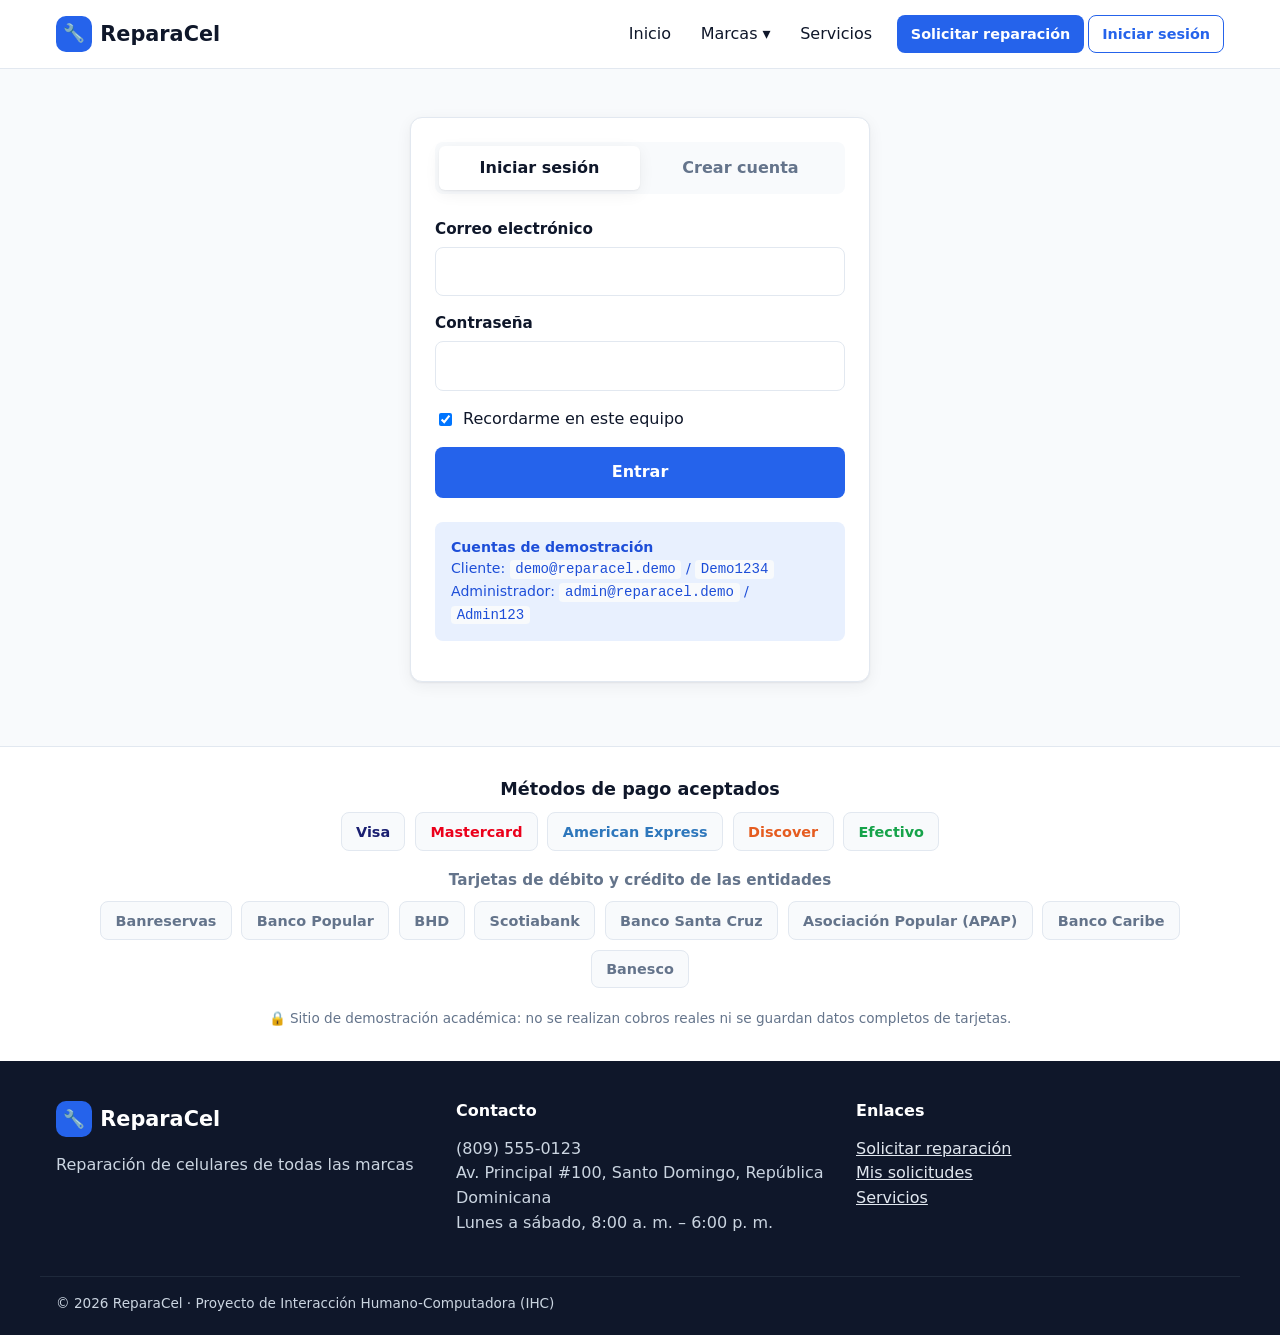
==== admin.html @ d5a0b32a "Proyecto inicial: sitio de solicitudes de reparación de celulares - Catálogo JSON con 36 marcas y 1," ====
<!doctype html>
<html lang="es">
<head>
  <meta charset="utf-8">
  <meta name="viewport" content="width=device-width, initial-scale=1">
  <title>Administración – ReparaCel</title>
  <link rel="stylesheet" href="css/estilos.css">
  <script type="module" src="js/paginas/admin.js"></script>
</head>
<body>
  <header id="encabezado"></header>

  <main class="contenedor">
    <div class="pagina-titulo">
      <h1>Panel de administración</h1>
      <p>Todas las órdenes recibidas. Cambia el estado para que el cliente lo vea en “Mis solicitudes”.</p>
    </div>

    <div class="estadisticas" id="estadisticas"></div>

    <div class="filtros">
      <label class="solo-lectores" for="buscar">Buscar</label>
      <input class="campo" type="search" id="buscar" placeholder="Buscar por orden, cliente o equipo">
      <label class="solo-lectores" for="filtro-estado">Filtrar por estado</label>
      <select class="campo" id="filtro-estado">
        <option value="">Todos los estados</option>
      </select>
    </div>

    <div class="tarjeta tabla-envoltura" style="padding:0">
      <table class="tabla">
        <thead>
          <tr><th>Orden</th><th>Cliente</th><th>Equipo</th><th>Entrega</th><th>Pago</th><th class="numero">Total</th><th>Estado</th><th></th></tr>
        </thead>
        <tbody id="tabla-ordenes"></tbody>
      </table>
    </div>
  </main>

  <footer id="pie"></footer>
</body>
</html>
---- css/estilos.css ----
/* Estilo base provisional. Cuando tengamos el diseño definitivo, se cambian
   principalmente las variables de :root y los componentes visuales. */

:root {
  --color-primario: #2563eb;
  --color-primario-oscuro: #1d4ed8;
  --color-primario-suave: #e8f0fe;
  --color-acento: #f97316;
  --color-texto: #0f172a;
  --color-texto-suave: #64748b;
  --color-fondo: #f8fafc;
  --color-superficie: #ffffff;
  --color-borde: #e2e8f0;
  --color-exito: #16a34a;
  --color-exito-suave: #dcfce7;
  --color-error: #dc2626;
  --color-error-suave: #fee2e2;
  --color-aviso: #ca8a04;
  --color-aviso-suave: #fef9c3;
  --radio: 12px;
  --radio-chico: 8px;
  --sombra: 0 1px 2px rgb(15 23 42 / 0.06), 0 4px 16px rgb(15 23 42 / 0.06);
  --sombra-alta: 0 12px 40px rgb(15 23 42 / 0.16);
  --fuente: "Inter", system-ui, -apple-system, "Segoe UI", Roboto, sans-serif;
  --ancho-max: 1200px;
}

*,
*::before,
*::after {
  box-sizing: border-box;
}

html {
  scroll-behavior: smooth;
}

body {
  margin: 0;
  font-family: var(--fuente);
  color: var(--color-texto);
  background: var(--color-fondo);
  line-height: 1.55;
  display: flex;
  flex-direction: column;
  min-height: 100vh;
}

main {
  flex: 1;
}

img {
  max-width: 100%;
}

a {
  color: var(--color-primario);
}

h1,
h2,
h3,
h4 {
  line-height: 1.2;
  margin: 0 0 0.5em;
}

.contenedor {
  width: 100%;
  max-width: var(--ancho-max);
  margin: 0 auto;
  padding: 0 16px;
}

.oculto {
  display: none !important;
}

.solo-lectores {
  position: absolute;
  width: 1px;
  height: 1px;
  overflow: hidden;
  clip: rect(0 0 0 0);
  white-space: nowrap;
}

/* ---------- Botones y campos ---------- */

.boton {
  display: inline-flex;
  align-items: center;
  justify-content: center;
  gap: 0.5em;
  padding: 0.75em 1.4em;
  border-radius: var(--radio-chico);
  border: 1px solid transparent;
  font: inherit;
  font-weight: 600;
  text-decoration: none;
  cursor: pointer;
  transition: background 0.15s, color 0.15s, border-color 0.15s, transform 0.1s;
}

.boton:active {
  transform: translateY(1px);
}

.boton:disabled {
  opacity: 0.55;
  cursor: not-allowed;
}

.boton--primario {
  background: var(--color-primario);
  color: #fff;
}

.boton--primario:hover:not(:disabled) {
  background: var(--color-primario-oscuro);
}

.boton--secundario {
  background: var(--color-superficie);
  color: var(--color-primario);
  border-color: var(--color-primario);
}

.boton--secundario:hover:not(:disabled) {
  background: var(--color-primario-suave);
}

.boton--fantasma {
  background: transparent;
  color: var(--color-texto-suave);
}

.boton--fantasma:hover {
  color: var(--color-texto);
}

.boton--peligro {
  background: var(--color-superficie);
  color: var(--color-error);
  border-color: var(--color-error);
}

.boton--chico {
  padding: 0.45em 0.9em;
  font-size: 0.9rem;
}

.boton--bloque {
  width: 100%;
}

.campo {
  width: 100%;
  padding: 0.7em 0.9em;
  border: 1px solid var(--color-borde);
  border-radius: var(--radio-chico);
  font: inherit;
  background: var(--color-superficie);
  color: var(--color-texto);
  transition: border-color 0.15s, box-shadow 0.15s;
}

.campo:focus {
  outline: none;
  border-color: var(--color-primario);
  box-shadow: 0 0 0 3px var(--color-primario-suave);
}

.campo[aria-invalid="true"] {
  border-color: var(--color-error);
}

textarea.campo {
  resize: vertical;
  min-height: 140px;
}

.grupo {
  display: flex;
  flex-direction: column;
  gap: 0.35em;
  margin-bottom: 1rem;
}

.grupo label,
.etiqueta {
  font-weight: 600;
  font-size: 0.95rem;
}

.grupo .ayuda {
  font-size: 0.85rem;
  color: var(--color-texto-suave);
}

.grupo .error {
  font-size: 0.85rem;
  color: var(--color-error);
  min-height: 1.2em;
}

.fila {
  display: grid;
  grid-template-columns: repeat(auto-fit, minmax(200px, 1fr));
  gap: 0 1rem;
}

.tarjeta {
  background: var(--color-superficie);
  border: 1px solid var(--color-borde);
  border-radius: var(--radio);
  box-shadow: var(--sombra);
  padding: 1.5rem;
}

.insignia {
  display: inline-block;
  padding: 0.2em 0.7em;
  border-radius: 999px;
  font-size: 0.8rem;
  font-weight: 600;
  background: var(--color-primario-suave);
  color: var(--color-primario-oscuro);
}

.insignia--recibida { background: #e0e7ff; color: #3730a3; }
.insignia--diagnostico { background: var(--color-aviso-suave); color: #854d0e; }
.insignia--reparacion { background: #ffedd5; color: #9a3412; }
.insignia--lista { background: var(--color-exito-suave); color: #166534; }
.insignia--entregada { background: #e2e8f0; color: #334155; }
.insignia--cancelada { background: var(--color-error-suave); color: #991b1b; }

.alerta {
  padding: 0.9rem 1rem;
  border-radius: var(--radio-chico);
  background: var(--color-primario-suave);
  color: var(--color-primario-oscuro);
  margin-bottom: 1rem;
}

.alerta--exito { background: var(--color-exito-suave); color: #166534; }
.alerta--error { background: var(--color-error-suave); color: #991b1b; }
.alerta--aviso { background: var(--color-aviso-suave); color: #854d0e; }

/* ---------- Encabezado y navegación ---------- */

#encabezado {
  position: sticky;
  top: 0;
  z-index: 50;
  background: var(--color-superficie);
  border-bottom: 1px solid var(--color-borde);
}

.encabezado__contenido {
  display: flex;
  align-items: center;
  gap: 1rem;
  min-height: 68px;
}

.logo {
  display: inline-flex;
  align-items: center;
  gap: 0.4em;
  font-size: 1.3rem;
  font-weight: 800;
  color: var(--color-texto);
  text-decoration: none;
  margin: 0;
}

.logo__icono {
  display: inline-grid;
  place-items: center;
  width: 36px;
  height: 36px;
  border-radius: 10px;
  background: var(--color-primario);
  font-size: 1.1rem;
}

.nav {
  display: flex;
  align-items: center;
  gap: 0.25rem;
  margin-left: auto;
}

.nav__enlace {
  padding: 0.5em 0.8em;
  border-radius: var(--radio-chico);
  color: var(--color-texto);
  text-decoration: none;
  font: inherit;
  font-weight: 500;
  background: none;
  border: none;
  cursor: pointer;
}

.nav__enlace:hover,
.nav__enlace--activo {
  background: var(--color-primario-suave);
  color: var(--color-primario-oscuro);
}

.nav__cta {
  margin-left: 0.5rem;
}

.nav__hamburguesa {
  display: none;
  margin-left: auto;
  font-size: 1.5rem;
  background: none;
  border: none;
  cursor: pointer;
  color: var(--color-texto);
}

/* Menú desplegable de marcas */
.nav__item--marcas {
  position: static;
}

.mega {
  position: absolute;
  left: 50%;
  top: 100%;
  transform: translateX(-50%);
  width: min(1100px, calc(100vw - 32px));
  background: var(--color-superficie);
  border: 1px solid var(--color-borde);
  border-radius: 0 0 var(--radio) var(--radio);
  box-shadow: var(--sombra-alta);
  padding: 1rem;
  display: none;
}

.nav__item--marcas.abierto .mega {
  display: block;
}

.mega__buscador {
  position: relative;
  margin-bottom: 0.75rem;
}

.mega__resultados {
  list-style: none;
  margin: 0;
  padding: 0;
  position: absolute;
  left: 0;
  right: 0;
  top: 100%;
  background: var(--color-superficie);
  border-radius: var(--radio-chico);
  box-shadow: var(--sombra-alta);
  z-index: 2;
}

.mega__resultados a {
  display: block;
  padding: 0.55em 0.9em;
  text-decoration: none;
  color: var(--color-texto);
}

.mega__resultados a:hover {
  background: var(--color-primario-suave);
}

.mega__resultados small {
  color: var(--color-texto-suave);
}

.mega__sin-resultados {
  padding: 0.7em 0.9em;
}

.mega__cuerpo {
  display: grid;
  grid-template-columns: 220px 1fr;
  gap: 1rem;
  height: min(460px, 60vh);
}

.mega__marcas {
  list-style: none;
  margin: 0;
  padding: 0 0.5rem 0 0;
  overflow-y: auto;
  border-right: 1px solid var(--color-borde);
}

.mega__marcas button {
  display: flex;
  align-items: center;
  gap: 0.6em;
  width: 100%;
  padding: 0.45em 0.7em;
  border: none;
  background: none;
  border-radius: var(--radio-chico);
  font: inherit;
  text-align: left;
  cursor: pointer;
  color: var(--color-texto);
}

.mega__marcas button:hover,
.mega__marcas button.activo {
  background: var(--color-primario-suave);
  color: var(--color-primario-oscuro);
  font-weight: 600;
}

.marca-punto {
  width: 10px;
  height: 10px;
  border-radius: 50%;
  flex-shrink: 0;
  border: 1px solid rgb(0 0 0 / 0.1);
}

.mega__modelos {
  overflow-y: auto;
  padding-right: 0.5rem;
}

.mega__cabecera {
  display: flex;
  justify-content: space-between;
  align-items: baseline;
  margin-bottom: 0.5rem;
  font-size: 1.1rem;
}

.mega__cabecera a {
  font-size: 0.9rem;
}

.mega__series {
  columns: 3 200px;
  column-gap: 1.5rem;
}

.mega__serie {
  break-inside: avoid;
  margin-bottom: 1rem;
}

.mega__serie h4 {
  font-size: 0.8rem;
  text-transform: uppercase;
  letter-spacing: 0.04em;
  color: var(--color-texto-suave);
  margin-bottom: 0.3rem;
}

.mega__serie ul {
  list-style: none;
  margin: 0;
  padding: 0;
}

.mega__serie a {
  display: block;
  padding: 0.15em 0;
  color: var(--color-texto);
  text-decoration: none;
  font-size: 0.92rem;
}

.mega__serie a:hover {
  color: var(--color-primario);
  text-decoration: underline;
}

.mega__vacio {
  color: var(--color-texto-suave);
}

/* Menú de cuenta */
.cuenta {
  position: relative;
  margin-left: 0.5rem;
}

.cuenta__boton {
  display: flex;
  align-items: center;
  gap: 0.5em;
  background: none;
  border: none;
  cursor: pointer;
  font: inherit;
  color: var(--color-texto);
}

.avatar {
  display: inline-grid;
  place-items: center;
  width: 34px;
  height: 34px;
  border-radius: 50%;
  background: var(--color-primario);
  color: #fff;
  font-size: 0.85rem;
  font-weight: 700;
}

.cuenta__menu {
  display: none;
  position: absolute;
  right: 0;
  top: calc(100% + 8px);
  min-width: 220px;
  background: var(--color-superficie);
  border: 1px solid var(--color-borde);
  border-radius: var(--radio);
  box-shadow: var(--sombra-alta);
  padding: 0.5rem;
}

.cuenta.abierto .cuenta__menu {
  display: block;
}

.cuenta__correo {
  margin: 0.3rem 0.6rem 0.5rem;
  font-size: 0.85rem;
  color: var(--color-texto-suave);
}

.cuenta__menu a,
.cuenta__menu button {
  display: block;
  width: 100%;
  padding: 0.55em 0.6em;
  border-radius: var(--radio-chico);
  text-align: left;
  font: inherit;
  color: var(--color-texto);
  text-decoration: none;
  background: none;
  border: none;
  cursor: pointer;
}

.cuenta__menu a:hover,
.cuenta__menu button:hover {
  background: var(--color-primario-suave);
}

/* ---------- Pie de página y franja de pagos ---------- */

#pie {
  margin-top: 4rem;
  background: #0f172a;
  color: #cbd5e1;
}

#pie a {
  color: #e2e8f0;
}

#pie .logo {
  color: #fff;
}

.pagos {
  background: var(--color-superficie);
  color: var(--color-texto);
  border-top: 1px solid var(--color-borde);
  padding: 2rem 0;
  text-align: center;
}

.pagos__titulo {
  font-size: 1.1rem;
}

.pagos__subtitulo {
  font-size: 0.95rem;
  font-weight: 600;
  color: var(--color-texto-suave);
  margin-top: 1.25rem;
}

.pagos__lista {
  list-style: none;
  padding: 0;
  margin: 0.75rem 0 0;
  display: flex;
  flex-wrap: wrap;
  justify-content: center;
  gap: 0.6rem;
}

.etiqueta-pago {
  padding: 0.5em 1em;
  border-radius: var(--radio-chico);
  border: 1px solid var(--color-borde);
  background: var(--color-fondo);
  font-weight: 700;
  font-size: 0.9rem;
}

.etiqueta-pago--visa { color: #1a1f71; }
.etiqueta-pago--mastercard { color: #eb001b; }
.etiqueta-pago--american-express { color: #2e77bc; }
.etiqueta-pago--discover { color: #e55c20; }
.etiqueta-pago--efectivo { color: var(--color-exito); }
.etiqueta-pago--entidad { font-weight: 600; color: var(--color-texto-suave); }

.pagos__nota {
  margin: 1.25rem 0 0;
  font-size: 0.85rem;
  color: var(--color-texto-suave);
}

.pie__contenido {
  display: grid;
  grid-template-columns: repeat(auto-fit, minmax(220px, 1fr));
  gap: 2rem;
  padding-top: 2.5rem;
  padding-bottom: 1.5rem;
}

.pie__contenido h4 {
  color: #fff;
}

.pie__legal {
  border-top: 1px solid #1e293b;
  padding-top: 1rem;
  padding-bottom: 1.5rem;
  font-size: 0.85rem;
  margin: 0 auto;
}

/* ---------- Inicio ---------- */

.hero {
  background: linear-gradient(135deg, #1e3a8a, var(--color-primario));
  color: #fff;
  padding: 4.5rem 0;
}

.hero__contenido {
  display: grid;
  grid-template-columns: 1.3fr 1fr;
  gap: 2rem;
  align-items: center;
}

.hero h1 {
  font-size: clamp(2rem, 4.5vw, 3.2rem);
}

.hero p {
  font-size: 1.15rem;
  opacity: 0.92;
  max-width: 560px;
}

.hero__acciones {
  display: flex;
  flex-wrap: wrap;
  gap: 0.75rem;
  margin-top: 1.5rem;
}

.hero .boton--secundario {
  background: transparent;
  color: #fff;
  border-color: rgb(255 255 255 / 0.6);
}

.hero .boton--secundario:hover {
  background: rgb(255 255 255 / 0.12);
}

.hero__datos {
  display: grid;
  grid-template-columns: 1fr 1fr;
  gap: 1rem;
}

.hero__dato {
  background: rgb(255 255 255 / 0.1);
  border: 1px solid rgb(255 255 255 / 0.2);
  border-radius: var(--radio);
  padding: 1.25rem;
}

.hero__dato strong {
  display: block;
  font-size: 2rem;
}

.seccion {
  padding: 3.5rem 0 0;
}

.seccion__titulo {
  text-align: center;
  font-size: clamp(1.5rem, 3vw, 2.1rem);
}

.seccion__bajada {
  text-align: center;
  color: var(--color-texto-suave);
  max-width: 640px;
  margin: 0 auto 2rem;
}

.pasos {
  display: grid;
  grid-template-columns: repeat(auto-fit, minmax(220px, 1fr));
  gap: 1rem;
  counter-reset: paso;
}

.paso-info {
  counter-increment: paso;
}

.paso-info::before {
  content: counter(paso);
  display: inline-grid;
  place-items: center;
  width: 36px;
  height: 36px;
  border-radius: 50%;
  background: var(--color-primario-suave);
  color: var(--color-primario-oscuro);
  font-weight: 800;
  margin-bottom: 0.75rem;
}

.rejilla-categorias {
  display: grid;
  grid-template-columns: repeat(auto-fill, minmax(250px, 1fr));
  gap: 1rem;
}

.categoria-tarjeta {
  display: flex;
  flex-direction: column;
  gap: 0.4rem;
}

.categoria-tarjeta__icono {
  font-size: 1.8rem;
}

.categoria-tarjeta p {
  color: var(--color-texto-suave);
  margin: 0;
  font-size: 0.95rem;
}

.categoria-tarjeta small {
  margin-top: auto;
  padding-top: 0.5rem;
  color: var(--color-primario-oscuro);
  font-weight: 600;
}

.rejilla-marcas {
  display: grid;
  grid-template-columns: repeat(auto-fill, minmax(150px, 1fr));
  gap: 0.75rem;
}

.marca-tarjeta {
  display: flex;
  align-items: center;
  gap: 0.6rem;
  padding: 0.8rem 1rem;
  background: var(--color-superficie);
  border: 1px solid var(--color-borde);
  border-radius: var(--radio);
  text-decoration: none;
  color: var(--color-texto);
  font-weight: 600;
  cursor: pointer;
  font: inherit;
  text-align: left;
  transition: border-color 0.15s, box-shadow 0.15s, transform 0.15s;
}

.marca-tarjeta:hover,
.marca-tarjeta.seleccionada {
  border-color: var(--color-primario);
  box-shadow: 0 0 0 3px var(--color-primario-suave);
}

.marca-tarjeta__logo {
  display: inline-grid;
  place-items: center;
  width: 34px;
  height: 34px;
  border-radius: 8px;
  color: #fff;
  font-weight: 800;
  font-size: 0.9rem;
  flex-shrink: 0;
  text-shadow: 0 1px 2px rgb(0 0 0 / 0.35);
}

/* ---------- Asistente de solicitud ---------- */

.pagina-titulo {
  padding: 2rem 0 1rem;
}

.pagina-titulo p {
  color: var(--color-texto-suave);
  margin: 0;
}

.progreso {
  list-style: none;
  padding: 0;
  margin: 0 0 1.5rem;
  display: grid;
  grid-template-columns: repeat(5, 1fr);
  gap: 0.5rem;
}

.progreso li {
  display: flex;
  flex-direction: column;
  gap: 0.35rem;
  font-size: 0.85rem;
  color: var(--color-texto-suave);
}

.progreso li::before {
  content: "";
  height: 5px;
  border-radius: 999px;
  background: var(--color-borde);
}

.progreso li.hecho::before,
.progreso li.actual::before {
  background: var(--color-primario);
}

.progreso li.actual {
  color: var(--color-texto);
  font-weight: 700;
}

.asistente {
  display: grid;
  grid-template-columns: 1fr 340px;
  gap: 1.5rem;
  align-items: start;
}

.paso h2 {
  font-size: 1.4rem;
}

.paso__bajada {
  color: var(--color-texto-suave);
  margin-top: -0.25rem;
}

.paso__acciones {
  display: flex;
  justify-content: space-between;
  gap: 1rem;
  margin-top: 1.5rem;
  padding-top: 1.25rem;
  border-top: 1px solid var(--color-borde);
}

.selector-modelo {
  display: grid;
  grid-template-columns: 1fr 1fr;
  gap: 1rem;
  margin-top: 1rem;
}

.lista-modelos {
  position: relative;
  max-height: 380px;
  overflow-y: auto;
  border: 1px solid var(--color-borde);
  border-radius: var(--radio-chico);
}

.lista-modelos h4 {
  position: sticky;
  top: 0;
  margin: 0;
  padding: 0.5em 0.9em;
  background: var(--color-fondo);
  font-size: 0.8rem;
  text-transform: uppercase;
  letter-spacing: 0.04em;
  color: var(--color-texto-suave);
  border-bottom: 1px solid var(--color-borde);
}

.lista-modelos button {
  display: block;
  width: 100%;
  padding: 0.6em 0.9em;
  border: none;
  border-bottom: 1px solid var(--color-borde);
  background: var(--color-superficie);
  text-align: left;
  font: inherit;
  cursor: pointer;
  color: var(--color-texto);
}

.lista-modelos button:hover {
  background: var(--color-primario-suave);
}

.lista-modelos button.seleccionado {
  background: var(--color-primario);
  color: #fff;
  font-weight: 600;
}

.equipo-elegido {
  display: flex;
  align-items: center;
  gap: 1rem;
  padding: 1rem;
  border-radius: var(--radio);
  background: var(--color-primario-suave);
  margin-top: 1rem;
}

.equipo-elegido__icono {
  font-size: 2rem;
}

.equipo-elegido p {
  margin: 0;
  color: var(--color-texto-suave);
  font-size: 0.9rem;
}

.categoria-servicios {
  border: 1px solid var(--color-borde);
  border-radius: var(--radio);
  margin-bottom: 0.75rem;
  overflow: hidden;
}

.categoria-servicios summary {
  display: flex;
  align-items: center;
  gap: 0.75rem;
  padding: 0.9rem 1rem;
  cursor: pointer;
  font-weight: 600;
  list-style: none;
  background: var(--color-superficie);
}

.categoria-servicios summary::-webkit-details-marker {
  display: none;
}

.categoria-servicios summary::after {
  content: "▾";
  margin-left: auto;
  transition: transform 0.15s;
}

.categoria-servicios[open] summary::after {
  transform: rotate(180deg);
}

.categoria-servicios summary small {
  font-weight: 400;
  color: var(--color-texto-suave);
}

.contador-categoria {
  background: var(--color-primario);
  color: #fff;
  border-radius: 999px;
  padding: 0 0.55em;
  font-size: 0.8rem;
}

.servicio-opcion {
  display: grid;
  grid-template-columns: auto 1fr auto;
  gap: 0.75rem;
  align-items: start;
  padding: 0.8rem 1rem;
  border-top: 1px solid var(--color-borde);
  cursor: pointer;
}

.servicio-opcion:hover {
  background: var(--color-fondo);
}

.servicio-opcion input {
  margin-top: 0.3rem;
  width: 18px;
  height: 18px;
  accent-color: var(--color-primario);
}

.servicio-opcion p {
  margin: 0.15rem 0 0;
  font-size: 0.88rem;
  color: var(--color-texto-suave);
}

.servicio-opcion__precio {
  text-align: right;
  font-weight: 700;
  white-space: nowrap;
}

.servicio-opcion__precio small {
  display: block;
  font-weight: 400;
  color: var(--color-texto-suave);
}

.contador-caracteres {
  text-align: right;
  font-size: 0.85rem;
  color: var(--color-texto-suave);
}

.ejemplos {
  display: flex;
  flex-wrap: wrap;
  gap: 0.4rem;
}

.ejemplos button {
  border: 1px dashed var(--color-borde);
  background: var(--color-fondo);
  border-radius: 999px;
  padding: 0.3em 0.8em;
  font: inherit;
  font-size: 0.85rem;
  cursor: pointer;
  color: var(--color-texto-suave);
}

.ejemplos button:hover {
  border-color: var(--color-primario);
  color: var(--color-primario);
}

.opciones-radio {
  display: grid;
  grid-template-columns: repeat(auto-fit, minmax(220px, 1fr));
  gap: 0.75rem;
  margin-bottom: 1rem;
}

.opcion-radio {
  display: flex;
  gap: 0.75rem;
  padding: 1rem;
  border: 1px solid var(--color-borde);
  border-radius: var(--radio);
  cursor: pointer;
  background: var(--color-superficie);
}

.opcion-radio:has(input:checked) {
  border-color: var(--color-primario);
  box-shadow: 0 0 0 3px var(--color-primario-suave);
}

.opcion-radio input {
  accent-color: var(--color-primario);
  margin-top: 0.25rem;
}

.opcion-radio p {
  margin: 0.2rem 0 0;
  font-size: 0.88rem;
  color: var(--color-texto-suave);
}

/* Tarjeta de crédito visual */
.tarjeta-visual {
  position: relative;
  aspect-ratio: 1.586;
  max-width: 340px;
  border-radius: 16px;
  padding: 1.25rem;
  color: #fff;
  background: linear-gradient(135deg, #334155, #0f172a);
  box-shadow: var(--sombra-alta);
  display: flex;
  flex-direction: column;
  justify-content: space-between;
  font-family: "Courier New", monospace;
  margin-bottom: 1.25rem;
  transition: background 0.3s;
}

.tarjeta-visual--visa { background: linear-gradient(135deg, #1a1f71, #2e3fa8); }
.tarjeta-visual--mastercard { background: linear-gradient(135deg, #222, #eb001b 140%); }
.tarjeta-visual--amex { background: linear-gradient(135deg, #2e77bc, #1b4f80); }
.tarjeta-visual--discover { background: linear-gradient(135deg, #e55c20, #8a2e0b); }

.tarjeta-visual__red {
  align-self: flex-end;
  font-family: var(--fuente);
  font-weight: 800;
  letter-spacing: 0.04em;
}

.tarjeta-visual__numero {
  font-size: 1.25rem;
  letter-spacing: 0.08em;
}

.tarjeta-visual__pie {
  display: flex;
  justify-content: space-between;
  font-size: 0.8rem;
  text-transform: uppercase;
}

/* Resumen lateral */
.resumen {
  position: sticky;
  top: 88px;
}

.resumen h3 {
  font-size: 1.1rem;
}

.resumen__equipo {
  color: var(--color-texto-suave);
  margin: 0 0 1rem;
}

.resumen__lista {
  list-style: none;
  margin: 0 0 1rem;
  padding: 0;
  font-size: 0.92rem;
}

.resumen__lista li {
  display: flex;
  justify-content: space-between;
  gap: 1rem;
  padding: 0.35rem 0;
  border-bottom: 1px dashed var(--color-borde);
}

.resumen__vacio {
  color: var(--color-texto-suave);
  font-size: 0.92rem;
}

.totales {
  display: grid;
  grid-template-columns: 1fr auto;
  gap: 0.3rem 1rem;
  font-size: 0.95rem;
}

.totales dt {
  color: var(--color-texto-suave);
}

.totales dd {
  margin: 0;
  text-align: right;
}

.totales .total {
  font-size: 1.2rem;
  font-weight: 800;
  color: var(--color-texto);
  padding-top: 0.5rem;
  border-top: 1px solid var(--color-borde);
}

/* ---------- Comprobante ---------- */

.comprobante {
  max-width: 820px;
  margin: 2rem auto 0;
}

.comprobante__cabecera {
  display: flex;
  justify-content: space-between;
  align-items: flex-start;
  gap: 1rem;
  flex-wrap: wrap;
  border-bottom: 1px solid var(--color-borde);
  padding-bottom: 1rem;
  margin-bottom: 1.25rem;
}

.comprobante__numero {
  font-size: 1.6rem;
  font-weight: 800;
  letter-spacing: 0.02em;
}

.datos {
  display: grid;
  grid-template-columns: repeat(auto-fit, minmax(230px, 1fr));
  gap: 1.25rem;
  margin-bottom: 1.5rem;
}

.datos h4 {
  font-size: 0.8rem;
  text-transform: uppercase;
  letter-spacing: 0.04em;
  color: var(--color-texto-suave);
  margin-bottom: 0.3rem;
}

.datos p {
  margin: 0;
}

.tabla {
  width: 100%;
  border-collapse: collapse;
  font-size: 0.95rem;
}

.tabla th,
.tabla td {
  padding: 0.7rem 0.75rem;
  text-align: left;
  border-bottom: 1px solid var(--color-borde);
  vertical-align: top;
}

.tabla th {
  font-size: 0.8rem;
  text-transform: uppercase;
  letter-spacing: 0.04em;
  color: var(--color-texto-suave);
  background: var(--color-fondo);
}

.tabla .numero {
  text-align: right;
  white-space: nowrap;
}

.tabla-envoltura {
  overflow-x: auto;
}

.descripcion-cliente {
  white-space: pre-wrap;
  background: var(--color-fondo);
  border-left: 4px solid var(--color-primario);
  padding: 1rem;
  border-radius: 0 var(--radio-chico) var(--radio-chico) 0;
}

.linea-tiempo {
  list-style: none;
  margin: 0;
  padding: 0;
}

.linea-tiempo li {
  position: relative;
  padding: 0 0 1rem 1.75rem;
  color: var(--color-texto-suave);
}

.linea-tiempo li::before {
  content: "";
  position: absolute;
  left: 4px;
  top: 6px;
  width: 12px;
  height: 12px;
  border-radius: 50%;
  background: var(--color-borde);
}

.linea-tiempo li::after {
  content: "";
  position: absolute;
  left: 9px;
  top: 20px;
  bottom: 0;
  width: 2px;
  background: var(--color-borde);
}

.linea-tiempo li:last-child::after {
  display: none;
}

.linea-tiempo li.hecho {
  color: var(--color-texto);
}

.linea-tiempo li.hecho::before {
  background: var(--color-primario);
}

.linea-tiempo small {
  display: block;
  color: var(--color-texto-suave);
}

/* ---------- Mis solicitudes y administración ---------- */

.lista-ordenes {
  display: grid;
  gap: 1rem;
}

.orden-tarjeta {
  display: grid;
  grid-template-columns: 1fr auto;
  gap: 0.5rem 1rem;
  align-items: center;
}

.orden-tarjeta h3 {
  font-size: 1.05rem;
  margin: 0;
}

.orden-tarjeta p {
  margin: 0;
  color: var(--color-texto-suave);
  font-size: 0.92rem;
}

.orden-tarjeta__acciones {
  display: flex;
  gap: 0.5rem;
  flex-wrap: wrap;
  justify-content: flex-end;
}

.filtros {
  display: flex;
  flex-wrap: wrap;
  gap: 0.75rem;
  margin-bottom: 1rem;
}

.filtros .campo {
  width: auto;
  min-width: 200px;
}

.estadisticas {
  display: grid;
  grid-template-columns: repeat(auto-fit, minmax(160px, 1fr));
  gap: 1rem;
  margin-bottom: 1.5rem;
}

.estadistica {
  padding: 1rem 1.25rem;
}

.estadistica span {
  color: var(--color-texto-suave);
  font-size: 0.85rem;
}

.estadistica strong {
  display: block;
  font-size: 1.6rem;
}

.vacio {
  text-align: center;
  padding: 3rem 1rem;
  color: var(--color-texto-suave);
}

/* ---------- Login ---------- */

.acceso {
  max-width: 460px;
  margin: 3rem auto 0;
}

.pestanas {
  display: grid;
  grid-template-columns: 1fr 1fr;
  background: var(--color-fondo);
  border-radius: var(--radio-chico);
  padding: 4px;
  margin-bottom: 1.5rem;
}

.pestanas button {
  padding: 0.6em;
  border: none;
  border-radius: 6px;
  background: none;
  font: inherit;
  font-weight: 600;
  cursor: pointer;
  color: var(--color-texto-suave);
}

.pestanas button[aria-selected="true"] {
  background: var(--color-superficie);
  color: var(--color-texto);
  box-shadow: var(--sombra);
}

.casilla {
  display: flex;
  align-items: center;
  gap: 0.5rem;
  margin-bottom: 1rem;
}

.cuentas-demo {
  margin-top: 1.5rem;
  font-size: 0.88rem;
}

.cuentas-demo code {
  background: var(--color-fondo);
  padding: 0.1em 0.4em;
  border-radius: 4px;
}

/* ---------- Avisos ---------- */

.avisos {
  position: fixed;
  right: 16px;
  bottom: 16px;
  display: flex;
  flex-direction: column;
  gap: 0.5rem;
  z-index: 100;
  max-width: calc(100vw - 32px);
}

.aviso {
  padding: 0.8rem 1.1rem;
  border-radius: var(--radio-chico);
  background: #0f172a;
  color: #fff;
  box-shadow: var(--sombra-alta);
  transition: opacity 0.4s, transform 0.4s;
}

.aviso--exito { background: var(--color-exito); }
.aviso--error { background: var(--color-error); }

.aviso--saliendo {
  opacity: 0;
  transform: translateY(8px);
}

.girando {
  display: inline-block;
  width: 1em;
  height: 1em;
  border: 2px solid currentColor;
  border-right-color: transparent;
  border-radius: 50%;
  animation: girar 0.7s linear infinite;
}

@keyframes girar {
  to { transform: rotate(360deg); }
}

/* ---------- Responsive ---------- */

@media (max-width: 960px) {
  .nav__hamburguesa {
    display: block;
  }

  .nav {
    display: none;
    position: absolute;
    left: 0;
    right: 0;
    top: 100%;
    flex-direction: column;
    align-items: stretch;
    background: var(--color-superficie);
    border-bottom: 1px solid var(--color-borde);
    padding: 0.75rem 16px 1rem;
    box-shadow: var(--sombra-alta);
    max-height: calc(100vh - 68px);
    overflow-y: auto;
  }

  #encabezado.menu-abierto .nav {
    display: flex;
  }

  .nav__enlace {
    text-align: left;
    width: 100%;
  }

  .nav__cta,
  .cuenta {
    margin: 0.5rem 0 0;
  }

  .mega {
    position: static;
    transform: none;
    width: 100%;
    box-shadow: none;
    border-radius: var(--radio-chico);
    padding: 0.75rem;
  }

  .mega__cuerpo {
    grid-template-columns: 1fr;
    height: auto;
  }

  .mega__marcas {
    display: flex;
    overflow-x: auto;
    border-right: none;
    border-bottom: 1px solid var(--color-borde);
    padding-bottom: 0.5rem;
  }

  .mega__marcas button {
    white-space: nowrap;
  }

  .mega__modelos {
    max-height: 50vh;
  }

  .cuenta__menu {
    position: static;
    box-shadow: none;
    margin-top: 0.5rem;
  }

  .hero__contenido,
  .asistente {
    grid-template-columns: 1fr;
  }

  .resumen {
    position: static;
  }
}

@media (max-width: 640px) {
  .selector-modelo {
    grid-template-columns: 1fr;
  }

  .progreso {
    grid-template-columns: repeat(5, 1fr);
  }

  .progreso li span {
    display: none;
  }

  .orden-tarjeta {
    grid-template-columns: 1fr;
  }

  .orden-tarjeta__acciones {
    justify-content: flex-start;
  }

  .tarjeta {
    padding: 1.1rem;
  }

  .paso__acciones {
    flex-direction: column-reverse;
  }

  .paso__acciones .boton {
    width: 100%;
  }
}

/* ---------- Impresión del comprobante ---------- */

@media print {
  #encabezado,
  #pie,
  .no-imprimir,
  .avisos {
    display: none !important;
  }

  body {
    background: #fff;
  }

  .tarjeta {
    box-shadow: none;
    border: none;
    padding: 0;
  }
}
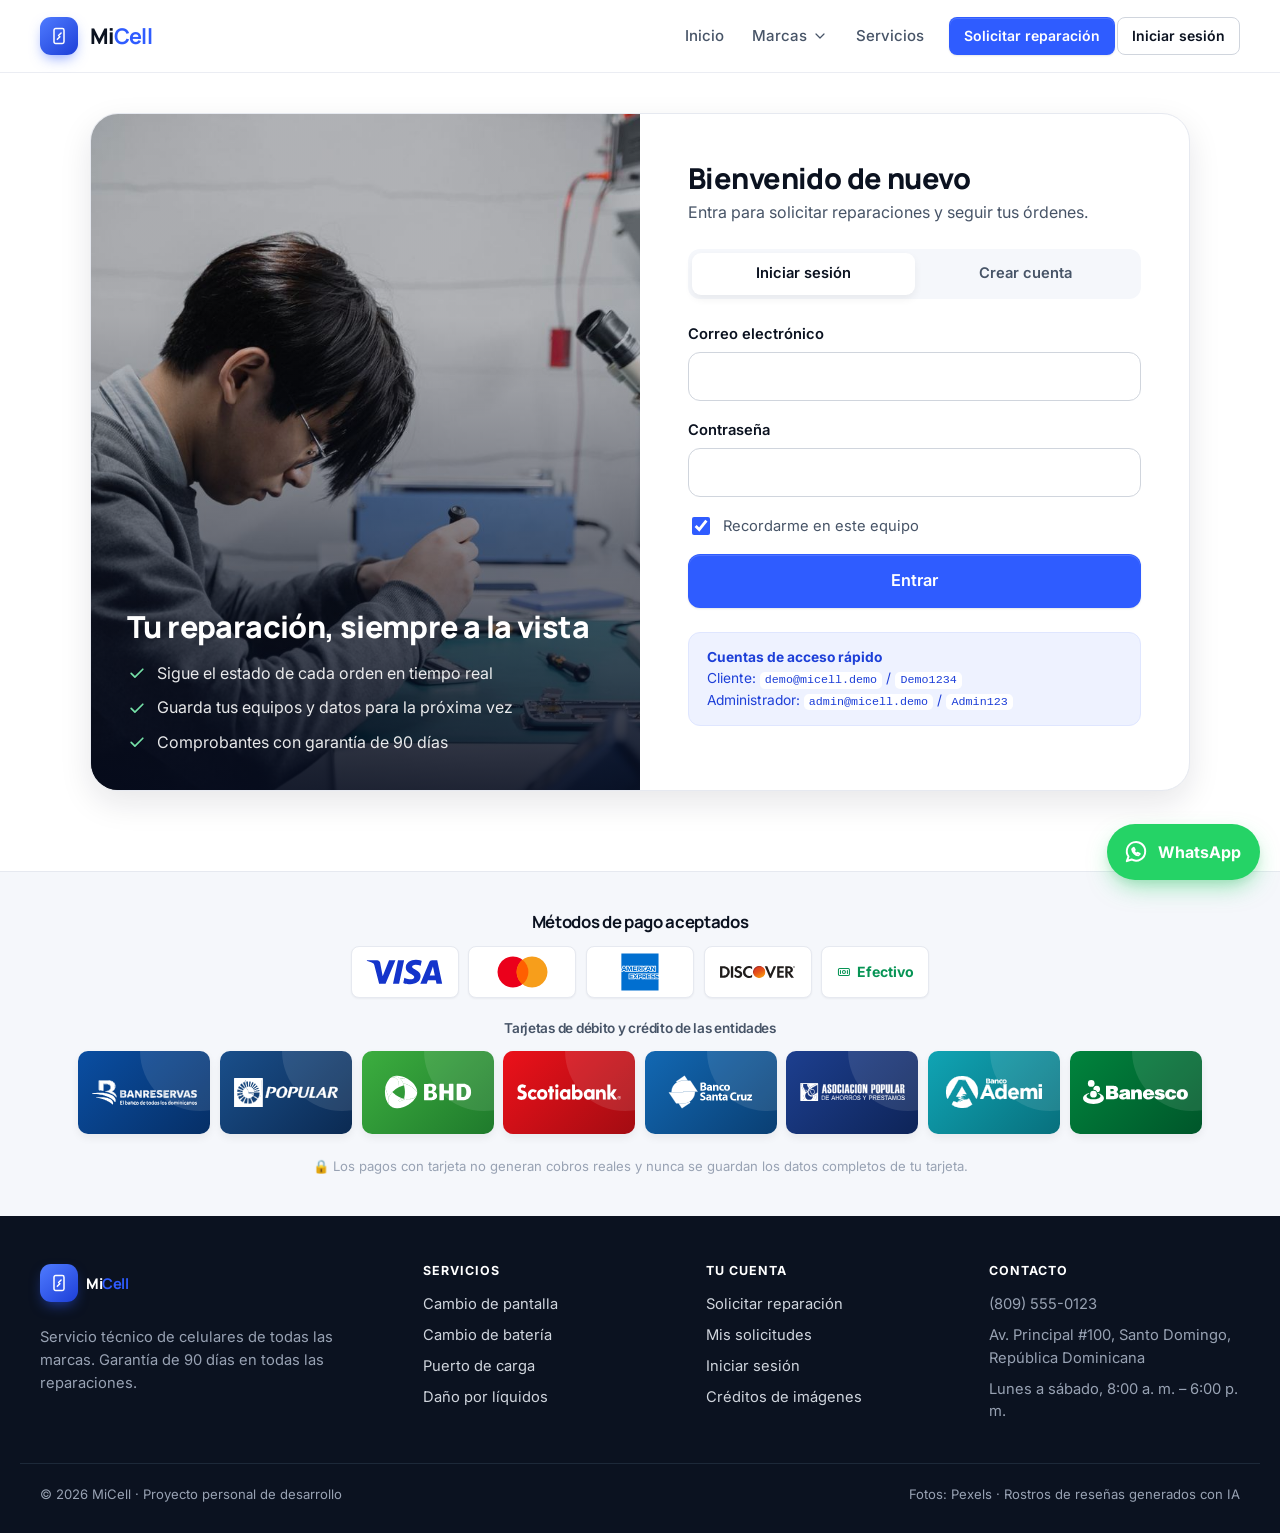
==== commit a9c8cae1: "Proyecto terminado y concluido. Aquí hemos concluido y finalizado todo el desarrollo completo del es" ====
--- a/admin.html
+++ b/admin.html
@@ -2,9 +2,13 @@
 <html lang="es">
 <head>
   <meta charset="utf-8">
-  <meta name="viewport" content="width=device-width, initial-scale=1">
-  <title>Administración – ReparaCel</title>
+  <meta name="viewport" content="width=device-width, initial-scale=1, viewport-fit=cover">
+  <title>Administración – MiCell</title>
+  <link rel="preconnect" href="https://fonts.googleapis.com">
+  <link rel="preconnect" href="https://fonts.gstatic.com" crossorigin>
+  <link href="https://fonts.googleapis.com/css2?family=Inter:wght@400;500;600;700&family=Manrope:wght@600;700;800&display=swap" rel="stylesheet">
   <link rel="stylesheet" href="css/estilos.css">
+  <script src="js/aviso-archivo.js"></script>
   <script type="module" src="js/paginas/admin.js"></script>
 </head>
 <body>
--- a/css/estilos.css
+++ b/css/estilos.css
@@ -1,28 +1,64 @@
-/* Estilo base provisional. Cuando tengamos el diseño definitivo, se cambian
-   principalmente las variables de :root y los componentes visuales. */
+/* =========================================================================
+   MiCell — Sistema de diseño
+   Referencias: estética limpia de mi.com (fondos blancos, tarjetas de producto,
+   sombras sutiles) + principios de movimiento de Emil Kowalski (curvas propias,
+   duraciones < 300 ms, respuesta al presionar, nada aparece desde scale(0)).
+   ========================================================================= */
 
 :root {
-  --color-primario: #2563eb;
-  --color-primario-oscuro: #1d4ed8;
-  --color-primario-suave: #e8f0fe;
-  --color-acento: #f97316;
-  --color-texto: #0f172a;
-  --color-texto-suave: #64748b;
-  --color-fondo: #f8fafc;
-  --color-superficie: #ffffff;
-  --color-borde: #e2e8f0;
-  --color-exito: #16a34a;
-  --color-exito-suave: #dcfce7;
-  --color-error: #dc2626;
-  --color-error-suave: #fee2e2;
-  --color-aviso: #ca8a04;
-  --color-aviso-suave: #fef9c3;
-  --radio: 12px;
-  --radio-chico: 8px;
-  --sombra: 0 1px 2px rgb(15 23 42 / 0.06), 0 4px 16px rgb(15 23 42 / 0.06);
-  --sombra-alta: 0 12px 40px rgb(15 23 42 / 0.16);
+  /* Marca */
+  --marca: #2f5cff;
+  --marca-oscura: #1d3fd8;
+  --marca-suave: #eef2ff;
+  --marca-tinte: #dfe6ff;
+  --acento: #12b76a;
+  --acento-suave: #e7f8ef;
+  --whatsapp: #25d366;
+  --estrella: #fdb022;
+
+  /* Tinta y superficies */
+  --tinta: #0b1220;
+  --tinta-2: #475467;
+  --tinta-3: #98a2b3;
+  --fondo: #ffffff;
+  --fondo-2: #f5f7fb;
+  --fondo-3: #eef1f6;
+  --borde: #e6e9f0;
+  --borde-fuerte: #d0d5dd;
+
+  /* Estados */
+  --exito: #079455;
+  --exito-suave: #e7f8ef;
+  --error: #d92d20;
+  --error-suave: #fef3f2;
+  --aviso: #b54708;
+  --aviso-suave: #fffaeb;
+
+  /* Forma */
+  --radio-xs: 8px;
+  --radio-s: 12px;
+  --radio: 16px;
+  --radio-l: 24px;
+  --radio-pildora: 999px;
+  --sombra-1: 0 1px 2px rgb(16 24 40 / 0.05);
+  --sombra-2: 0 4px 8px rgb(25 25 25 / 0.06);
+  --sombra-3: 0 12px 32px rgb(16 24 40 / 0.1);
+  --sombra-4: 0 24px 48px -12px rgb(16 24 40 / 0.22);
+
+  /* Tipografía */
+  --fuente-titulos: "Manrope", "Inter", system-ui, sans-serif;
   --fuente: "Inter", system-ui, -apple-system, "Segoe UI", Roboto, sans-serif;
-  --ancho-max: 1200px;
+
+  /* Movimiento (Emil Kowalski) */
+  --ease-out: cubic-bezier(0.23, 1, 0.32, 1);
+  --ease-in-out: cubic-bezier(0.77, 0, 0.175, 1);
+  --ease-drawer: cubic-bezier(0.32, 0.72, 0, 1);
+  --rapido: 160ms;
+  --medio: 220ms;
+  --lento: 320ms;
+
+  --ancho-max: 1240px;
+  --alto-encabezado: 72px;
 }
 
 *,
@@ -33,44 +69,61 @@
 
 html {
   scroll-behavior: smooth;
+  -webkit-text-size-adjust: 100%;
 }
 
 body {
   margin: 0;
   font-family: var(--fuente);
-  color: var(--color-texto);
-  background: var(--color-fondo);
+  font-size: 16px;
+  color: var(--tinta);
+  background: var(--fondo);
   line-height: 1.55;
   display: flex;
   flex-direction: column;
   min-height: 100vh;
+  min-height: 100dvh;
+  -webkit-font-smoothing: antialiased;
+  -webkit-tap-highlight-color: transparent;
 }
 
 main {
   flex: 1;
 }
 
-img {
+img,
+svg {
   max-width: 100%;
+  display: block;
 }
 
 a {
-  color: var(--color-primario);
+  color: var(--marca);
+  text-decoration-thickness: 1px;
+  text-underline-offset: 3px;
 }
 
 h1,
 h2,
 h3,
 h4 {
-  line-height: 1.2;
+  font-family: var(--fuente-titulos);
+  line-height: 1.15;
   margin: 0 0 0.5em;
+  letter-spacing: -0.02em;
+}
+
+:focus-visible {
+  outline: 3px solid var(--marca);
+  outline-offset: 2px;
+  border-radius: 6px;
 }
 
 .contenedor {
   width: 100%;
   max-width: var(--ancho-max);
   margin: 0 auto;
-  padding: 0 16px;
+  padding: 0 20px;
 }
 
 .oculto {
@@ -86,25 +139,33 @@
   white-space: nowrap;
 }
 
-/* ---------- Botones y campos ---------- */
+/* ---------- Botones ---------- */
 
 .boton {
   display: inline-flex;
   align-items: center;
   justify-content: center;
   gap: 0.5em;
-  padding: 0.75em 1.4em;
-  border-radius: var(--radio-chico);
+  min-height: 46px;
+  padding: 0 1.4em;
+  border-radius: var(--radio-s);
   border: 1px solid transparent;
   font: inherit;
   font-weight: 600;
+  font-size: 0.95rem;
   text-decoration: none;
   cursor: pointer;
-  transition: background 0.15s, color 0.15s, border-color 0.15s, transform 0.1s;
-}
-
-.boton:active {
-  transform: translateY(1px);
+  user-select: none;
+  transition:
+    transform var(--rapido) var(--ease-out),
+    background-color var(--medio) ease,
+    border-color var(--medio) ease,
+    color var(--medio) ease,
+    box-shadow var(--medio) ease;
+}
+
+.boton:active:not(:disabled) {
+  transform: scale(0.97);
 }
 
 .boton:disabled {
@@ -112,166 +173,319 @@
   cursor: not-allowed;
 }
 
+.boton svg {
+  width: 18px;
+  height: 18px;
+  flex-shrink: 0;
+}
+
 .boton--primario {
-  background: var(--color-primario);
+  background: var(--marca);
   color: #fff;
-}
-
-.boton--primario:hover:not(:disabled) {
-  background: var(--color-primario-oscuro);
+  box-shadow: 0 1px 2px rgb(16 24 40 / 0.1), inset 0 1px 0 rgb(255 255 255 / 0.15);
 }
 
 .boton--secundario {
-  background: var(--color-superficie);
-  color: var(--color-primario);
-  border-color: var(--color-primario);
-}
-
-.boton--secundario:hover:not(:disabled) {
-  background: var(--color-primario-suave);
+  background: var(--fondo);
+  color: var(--tinta);
+  border-color: var(--borde-fuerte);
+}
+
+.boton--oscuro {
+  background: var(--tinta);
+  color: #fff;
+}
+
+.boton--claro {
+  background: rgb(255 255 255 / 0.14);
+  color: #fff;
+  border-color: rgb(255 255 255 / 0.4);
+  backdrop-filter: blur(6px);
+}
+
+.boton--whatsapp {
+  background: var(--whatsapp);
+  color: #fff;
 }
 
 .boton--fantasma {
   background: transparent;
-  color: var(--color-texto-suave);
-}
-
-.boton--fantasma:hover {
-  color: var(--color-texto);
+  color: var(--tinta-2);
 }
 
 .boton--peligro {
-  background: var(--color-superficie);
-  color: var(--color-error);
-  border-color: var(--color-error);
+  background: var(--fondo);
+  color: var(--error);
+  border-color: #fda29b;
 }
 
 .boton--chico {
-  padding: 0.45em 0.9em;
-  font-size: 0.9rem;
+  min-height: 38px;
+  padding: 0 1em;
+  font-size: 0.875rem;
+  border-radius: var(--radio-xs);
+}
+
+.boton--grande {
+  min-height: 54px;
+  padding: 0 1.8em;
+  font-size: 1.02rem;
 }
 
 .boton--bloque {
   width: 100%;
 }
 
+@media (hover: hover) and (pointer: fine) {
+  .boton--primario:hover:not(:disabled) { background: var(--marca-oscura); }
+  .boton--secundario:hover:not(:disabled) { border-color: var(--tinta-3); background: var(--fondo-2); }
+  .boton--oscuro:hover:not(:disabled) { background: #1d2939; }
+  .boton--claro:hover:not(:disabled) { background: rgb(255 255 255 / 0.24); }
+  .boton--whatsapp:hover:not(:disabled) { background: #1ebe5b; }
+  .boton--fantasma:hover { color: var(--tinta); background: var(--fondo-2); }
+  .boton--peligro:hover { background: var(--error-suave); }
+}
+
+.enlace-flecha {
+  display: inline-flex;
+  align-items: center;
+  gap: 0.35em;
+  font-weight: 600;
+  text-decoration: none;
+  color: var(--marca);
+}
+
+.enlace-flecha svg {
+  width: 16px;
+  height: 16px;
+  transition: transform var(--medio) var(--ease-out);
+}
+
+@media (hover: hover) and (pointer: fine) {
+  .enlace-flecha:hover svg { transform: translateX(3px); }
+}
+
+/* ---------- Campos ---------- */
+
 .campo {
   width: 100%;
-  padding: 0.7em 0.9em;
-  border: 1px solid var(--color-borde);
-  border-radius: var(--radio-chico);
+  min-height: 48px;
+  padding: 0.7em 0.95em;
+  border: 1px solid var(--borde-fuerte);
+  border-radius: var(--radio-s);
   font: inherit;
-  background: var(--color-superficie);
-  color: var(--color-texto);
-  transition: border-color 0.15s, box-shadow 0.15s;
+  font-size: 16px; /* evita el zoom automático en iOS */
+  background: var(--fondo);
+  color: var(--tinta);
+  transition: border-color var(--medio) ease, box-shadow var(--medio) ease;
+}
+
+.campo::placeholder {
+  color: var(--tinta-3);
 }
 
 .campo:focus {
   outline: none;
-  border-color: var(--color-primario);
-  box-shadow: 0 0 0 3px var(--color-primario-suave);
+  border-color: var(--marca);
+  box-shadow: 0 0 0 4px var(--marca-suave);
 }
 
 .campo[aria-invalid="true"] {
-  border-color: var(--color-error);
+  border-color: var(--error);
+  box-shadow: 0 0 0 4px var(--error-suave);
 }
 
 textarea.campo {
   resize: vertical;
-  min-height: 140px;
+  min-height: 150px;
+  line-height: 1.5;
+}
+
+select.campo {
+  appearance: none;
+  background-image: url("data:image/svg+xml,%3Csvg xmlns='http://www.w3.org/2000/svg' width='20' height='20' fill='none' stroke='%23475467' stroke-width='2' stroke-linecap='round' stroke-linejoin='round'%3E%3Cpath d='m5 8 5 5 5-5'/%3E%3C/svg%3E");
+  background-repeat: no-repeat;
+  background-position: right 12px center;
+  padding-right: 2.6em;
 }
 
 .grupo {
   display: flex;
   flex-direction: column;
-  gap: 0.35em;
-  margin-bottom: 1rem;
+  gap: 0.4em;
+  margin-bottom: 1.1rem;
 }
 
 .grupo label,
 .etiqueta {
   font-weight: 600;
-  font-size: 0.95rem;
-}
-
-.grupo .ayuda {
+  font-size: 0.92rem;
+  color: var(--tinta);
+}
+
+.grupo label small,
+.etiqueta small {
+  font-weight: 400;
+  color: var(--tinta-3);
+}
+
+.grupo .ayuda,
+.ayuda {
   font-size: 0.85rem;
-  color: var(--color-texto-suave);
-}
-
-.grupo .error {
+  color: var(--tinta-2);
+}
+
+.grupo .error,
+.error {
   font-size: 0.85rem;
-  color: var(--color-error);
+  color: var(--error);
   min-height: 1.2em;
 }
 
 .fila {
   display: grid;
-  grid-template-columns: repeat(auto-fit, minmax(200px, 1fr));
+  grid-template-columns: repeat(auto-fit, minmax(210px, 1fr));
   gap: 0 1rem;
 }
 
+.casilla {
+  display: flex;
+  align-items: flex-start;
+  gap: 0.6rem;
+  margin-bottom: 1rem;
+  font-size: 0.92rem;
+  color: var(--tinta-2);
+  cursor: pointer;
+}
+
+.casilla input {
+  width: 18px;
+  height: 18px;
+  margin-top: 2px;
+  accent-color: var(--marca);
+  flex-shrink: 0;
+}
+
+/* ---------- Piezas comunes ---------- */
+
 .tarjeta {
-  background: var(--color-superficie);
-  border: 1px solid var(--color-borde);
-  border-radius: var(--radio);
-  box-shadow: var(--sombra);
-  padding: 1.5rem;
+  background: var(--fondo);
+  border: 1px solid var(--borde);
+  border-radius: var(--radio-l);
+  box-shadow: var(--sombra-1);
+  padding: 1.75rem;
 }
 
 .insignia {
-  display: inline-block;
-  padding: 0.2em 0.7em;
-  border-radius: 999px;
+  display: inline-flex;
+  align-items: center;
+  gap: 0.35em;
+  padding: 0.25em 0.75em;
+  border-radius: var(--radio-pildora);
+  font-size: 0.78rem;
+  font-weight: 600;
+  background: var(--marca-suave);
+  color: var(--marca-oscura);
+  white-space: nowrap;
+  vertical-align: middle;
+}
+
+.insignia::before {
+  content: "";
+  width: 6px;
+  height: 6px;
+  border-radius: 50%;
+  background: currentColor;
+}
+
+.insignia--recibida { background: #eef4ff; color: #3538cd; }
+.insignia--diagnostico { background: var(--aviso-suave); color: var(--aviso); }
+.insignia--reparacion { background: #fff6ed; color: #c4320a; }
+.insignia--lista { background: var(--exito-suave); color: var(--exito); }
+.insignia--entregada { background: var(--fondo-3); color: var(--tinta-2); }
+.insignia--cancelada { background: var(--error-suave); color: var(--error); }
+
+.etiqueta-suave {
+  display: inline-flex;
+  align-items: center;
+  gap: 0.4em;
+  padding: 0.3em 0.8em;
+  border-radius: var(--radio-pildora);
+  background: var(--marca-suave);
+  color: var(--marca-oscura);
   font-size: 0.8rem;
   font-weight: 600;
-  background: var(--color-primario-suave);
-  color: var(--color-primario-oscuro);
-}
-
-.insignia--recibida { background: #e0e7ff; color: #3730a3; }
-.insignia--diagnostico { background: var(--color-aviso-suave); color: #854d0e; }
-.insignia--reparacion { background: #ffedd5; color: #9a3412; }
-.insignia--lista { background: var(--color-exito-suave); color: #166534; }
-.insignia--entregada { background: #e2e8f0; color: #334155; }
-.insignia--cancelada { background: var(--color-error-suave); color: #991b1b; }
+}
+
+.etiqueta-suave svg {
+  width: 14px;
+  height: 14px;
+}
 
 .alerta {
-  padding: 0.9rem 1rem;
-  border-radius: var(--radio-chico);
-  background: var(--color-primario-suave);
-  color: var(--color-primario-oscuro);
+  display: flex;
+  gap: 0.6rem;
+  align-items: flex-start;
+  padding: 0.9rem 1.1rem;
+  border-radius: var(--radio-s);
+  background: var(--marca-suave);
+  color: var(--marca-oscura);
   margin-bottom: 1rem;
-}
-
-.alerta--exito { background: var(--color-exito-suave); color: #166534; }
-.alerta--error { background: var(--color-error-suave); color: #991b1b; }
-.alerta--aviso { background: var(--color-aviso-suave); color: #854d0e; }
-
-/* ---------- Encabezado y navegación ---------- */
+  font-size: 0.93rem;
+  border: 1px solid var(--marca-tinte);
+}
+
+.alerta--exito { background: var(--exito-suave); color: var(--exito); border-color: #abefc6; }
+.alerta--error { background: var(--error-suave); color: var(--error); border-color: #fecdca; }
+.alerta--aviso { background: var(--aviso-suave); color: var(--aviso); border-color: #fedf89; }
+
+/* Aviso cuando se abre el sitio con doble clic (file://) */
+.aviso-archivo {
+  position: sticky;
+  top: 0;
+  z-index: 200;
+  padding: 14px 20px;
+  background: #fffaeb;
+  color: #7a2e0e;
+  border-bottom: 1px solid #fedf89;
+  font: 15px/1.5 system-ui, sans-serif;
+  text-align: center;
+}
+
+.aviso-archivo code {
+  background: #fef0c7;
+  padding: 0.1em 0.4em;
+  border-radius: 4px;
+}
+
+/* ---------- Encabezado ---------- */
 
 #encabezado {
   position: sticky;
   top: 0;
   z-index: 50;
-  background: var(--color-superficie);
-  border-bottom: 1px solid var(--color-borde);
+  background: rgb(255 255 255 / 0.86);
+  backdrop-filter: saturate(180%) blur(14px);
+  -webkit-backdrop-filter: saturate(180%) blur(14px);
+  border-bottom: 1px solid rgb(230 233 240 / 0.8);
 }
 
 .encabezado__contenido {
   display: flex;
   align-items: center;
   gap: 1rem;
-  min-height: 68px;
+  min-height: var(--alto-encabezado);
 }
 
 .logo {
   display: inline-flex;
   align-items: center;
-  gap: 0.4em;
-  font-size: 1.3rem;
+  gap: 0.55em;
+  font-family: var(--fuente-titulos);
+  font-size: 1.35rem;
   font-weight: 800;
-  color: var(--color-texto);
+  letter-spacing: -0.03em;
+  color: var(--tinta);
   text-decoration: none;
   margin: 0;
 }
@@ -279,50 +493,92 @@
 .logo__icono {
   display: inline-grid;
   place-items: center;
-  width: 36px;
-  height: 36px;
-  border-radius: 10px;
-  background: var(--color-primario);
-  font-size: 1.1rem;
+  width: 38px;
+  height: 38px;
+  border-radius: 11px;
+  background: linear-gradient(140deg, #4f7bff, var(--marca-oscura));
+  color: #fff;
+  box-shadow: 0 6px 14px -4px rgb(47 92 255 / 0.6);
+}
+
+.logo__icono svg {
+  width: 20px;
+  height: 20px;
+}
+
+.logo b {
+  color: var(--marca);
 }
 
 .nav {
   display: flex;
   align-items: center;
-  gap: 0.25rem;
+  gap: 0.15rem;
   margin-left: auto;
 }
 
 .nav__enlace {
-  padding: 0.5em 0.8em;
-  border-radius: var(--radio-chico);
-  color: var(--color-texto);
+  position: relative;
+  padding: 0.55em 0.85em;
+  border-radius: var(--radio-xs);
+  color: var(--tinta-2);
   text-decoration: none;
   font: inherit;
+  font-size: 0.94rem;
   font-weight: 500;
   background: none;
   border: none;
   cursor: pointer;
-}
-
-.nav__enlace:hover,
+  display: inline-flex;
+  align-items: center;
+  gap: 0.3em;
+  transition: color var(--medio) ease, background-color var(--medio) ease;
+}
+
+.nav__enlace svg {
+  width: 16px;
+  height: 16px;
+  transition: transform var(--medio) var(--ease-out);
+}
+
 .nav__enlace--activo {
-  background: var(--color-primario-suave);
-  color: var(--color-primario-oscuro);
+  color: var(--tinta);
+  font-weight: 600;
+}
+
+.nav__item--marcas.abierto > .nav__enlace {
+  color: var(--tinta);
+  background: var(--fondo-2);
+}
+
+.nav__item--marcas.abierto > .nav__enlace svg {
+  transform: rotate(180deg);
+}
+
+@media (hover: hover) and (pointer: fine) {
+  .nav__enlace:hover { color: var(--tinta); background: var(--fondo-2); }
 }
 
 .nav__cta {
-  margin-left: 0.5rem;
+  margin-left: 0.6rem;
 }
 
 .nav__hamburguesa {
   display: none;
   margin-left: auto;
-  font-size: 1.5rem;
+  width: 44px;
+  height: 44px;
+  border-radius: var(--radio-s);
   background: none;
-  border: none;
+  border: 1px solid var(--borde);
   cursor: pointer;
-  color: var(--color-texto);
+  color: var(--tinta);
+  place-items: center;
+}
+
+.nav__hamburguesa svg {
+  width: 22px;
+  height: 22px;
 }
 
 /* Menú desplegable de marcas */
@@ -333,64 +589,96 @@
 .mega {
   position: absolute;
   left: 50%;
-  top: 100%;
-  transform: translateX(-50%);
-  width: min(1100px, calc(100vw - 32px));
-  background: var(--color-superficie);
-  border: 1px solid var(--color-borde);
-  border-radius: 0 0 var(--radio) var(--radio);
-  box-shadow: var(--sombra-alta);
-  padding: 1rem;
-  display: none;
+  top: calc(100% + 8px);
+  width: min(1120px, calc(100vw - 32px));
+  background: var(--fondo);
+  border: 1px solid var(--borde);
+  border-radius: var(--radio-l);
+  box-shadow: var(--sombra-4);
+  padding: 1.1rem;
+  opacity: 0;
+  visibility: hidden;
+  transform: translateX(-50%) translateY(-6px) scale(0.98);
+  transform-origin: top center;
+  transition:
+    opacity var(--medio) var(--ease-out),
+    transform var(--medio) var(--ease-out),
+    visibility 0s linear var(--medio);
 }
 
 .nav__item--marcas.abierto .mega {
-  display: block;
+  opacity: 1;
+  visibility: visible;
+  transform: translateX(-50%) translateY(0) scale(1);
+  transition:
+    opacity var(--medio) var(--ease-out),
+    transform var(--medio) var(--ease-out),
+    visibility 0s;
 }
 
 .mega__buscador {
   position: relative;
-  margin-bottom: 0.75rem;
+  margin-bottom: 0.9rem;
+}
+
+.mega__buscador .campo {
+  padding-left: 2.7em;
+  background-image: url("data:image/svg+xml,%3Csvg xmlns='http://www.w3.org/2000/svg' width='20' height='20' fill='none' stroke='%2398a2b3' stroke-width='2' stroke-linecap='round'%3E%3Ccircle cx='9' cy='9' r='6'/%3E%3Cpath d='m17 17-3.5-3.5'/%3E%3C/svg%3E");
+  background-repeat: no-repeat;
+  background-position: 14px center;
 }
 
 .mega__resultados {
   list-style: none;
-  margin: 0;
+  margin: 6px 0 0;
   padding: 0;
   position: absolute;
   left: 0;
   right: 0;
   top: 100%;
-  background: var(--color-superficie);
-  border-radius: var(--radio-chico);
-  box-shadow: var(--sombra-alta);
-  z-index: 2;
+  background: var(--fondo);
+  border-radius: var(--radio);
+  box-shadow: var(--sombra-4);
+  z-index: 3;
+  overflow: hidden;
+}
+
+.mega__resultados:empty {
+  display: none;
 }
 
 .mega__resultados a {
-  display: block;
-  padding: 0.55em 0.9em;
+  display: flex;
+  justify-content: space-between;
+  gap: 1rem;
+  padding: 0.7em 1em;
   text-decoration: none;
-  color: var(--color-texto);
-}
-
-.mega__resultados a:hover {
-  background: var(--color-primario-suave);
+  color: var(--tinta);
+  border-bottom: 1px solid var(--borde);
+}
+
+.mega__resultados li:last-child a {
+  border-bottom: none;
 }
 
 .mega__resultados small {
-  color: var(--color-texto-suave);
+  color: var(--tinta-3);
+}
+
+@media (hover: hover) and (pointer: fine) {
+  .mega__resultados a:hover { background: var(--fondo-2); }
 }
 
 .mega__sin-resultados {
-  padding: 0.7em 0.9em;
+  padding: 0.85em 1em;
+  color: var(--tinta-2);
 }
 
 .mega__cuerpo {
   display: grid;
-  grid-template-columns: 220px 1fr;
+  grid-template-columns: 230px 1fr;
   gap: 1rem;
-  height: min(460px, 60vh);
+  height: min(480px, 62vh);
 }
 
 .mega__marcas {
@@ -398,54 +686,76 @@
   margin: 0;
   padding: 0 0.5rem 0 0;
   overflow-y: auto;
-  border-right: 1px solid var(--color-borde);
+  border-right: 1px solid var(--borde);
+  overscroll-behavior: contain;
 }
 
 .mega__marcas button {
   display: flex;
   align-items: center;
-  gap: 0.6em;
+  gap: 0.65em;
   width: 100%;
-  padding: 0.45em 0.7em;
+  padding: 0.5em 0.75em;
   border: none;
   background: none;
-  border-radius: var(--radio-chico);
+  border-radius: var(--radio-xs);
   font: inherit;
+  font-size: 0.93rem;
   text-align: left;
   cursor: pointer;
-  color: var(--color-texto);
-}
-
-.mega__marcas button:hover,
+  color: var(--tinta-2);
+}
+
 .mega__marcas button.activo {
-  background: var(--color-primario-suave);
-  color: var(--color-primario-oscuro);
+  background: var(--marca-suave);
+  color: var(--marca-oscura);
   font-weight: 600;
 }
 
-.marca-punto {
-  width: 10px;
-  height: 10px;
-  border-radius: 50%;
+@media (hover: hover) and (pointer: fine) {
+  .mega__marcas button:hover:not(.activo) { background: var(--fondo-2); color: var(--tinta); }
+}
+
+.marca-icono {
+  display: inline-grid;
+  place-items: center;
+  width: 40px;
+  height: 18px;
   flex-shrink: 0;
-  border: 1px solid rgb(0 0 0 / 0.1);
+}
+
+.marca-icono img {
+  width: 40px;
+  height: 18px;
+  object-fit: contain;
 }
 
 .mega__modelos {
   overflow-y: auto;
   padding-right: 0.5rem;
+  overscroll-behavior: contain;
 }
 
 .mega__cabecera {
   display: flex;
   justify-content: space-between;
-  align-items: baseline;
-  margin-bottom: 0.5rem;
-  font-size: 1.1rem;
+  align-items: center;
+  gap: 1rem;
+  margin-bottom: 0.9rem;
+  padding: 0.75rem 1rem;
+  border-radius: var(--radio);
+  background: var(--fondo-2);
+}
+
+.mega__cabecera strong {
+  font-family: var(--fuente-titulos);
+  font-size: 1.15rem;
 }
 
 .mega__cabecera a {
-  font-size: 0.9rem;
+  font-size: 0.88rem;
+  font-weight: 600;
+  text-decoration: none;
 }
 
 .mega__series {
@@ -455,15 +765,17 @@
 
 .mega__serie {
   break-inside: avoid;
-  margin-bottom: 1rem;
+  margin-bottom: 1.1rem;
 }
 
 .mega__serie h4 {
-  font-size: 0.8rem;
+  font-family: var(--fuente);
+  font-size: 0.72rem;
+  font-weight: 700;
   text-transform: uppercase;
-  letter-spacing: 0.04em;
-  color: var(--color-texto-suave);
-  margin-bottom: 0.3rem;
+  letter-spacing: 0.06em;
+  color: var(--tinta-3);
+  margin-bottom: 0.35rem;
 }
 
 .mega__serie ul {
@@ -474,103 +786,166 @@
 
 .mega__serie a {
   display: block;
-  padding: 0.15em 0;
-  color: var(--color-texto);
+  padding: 0.2em 0;
+  color: var(--tinta);
   text-decoration: none;
-  font-size: 0.92rem;
-}
-
-.mega__serie a:hover {
-  color: var(--color-primario);
-  text-decoration: underline;
+  font-size: 0.9rem;
+}
+
+@media (hover: hover) and (pointer: fine) {
+  .mega__serie a:hover { color: var(--marca); }
 }
 
 .mega__vacio {
-  color: var(--color-texto-suave);
+  color: var(--tinta-3);
 }
 
 /* Menú de cuenta */
 .cuenta {
   position: relative;
-  margin-left: 0.5rem;
+  margin-left: 0.4rem;
 }
 
 .cuenta__boton {
   display: flex;
   align-items: center;
   gap: 0.5em;
+  padding: 4px 10px 4px 4px;
+  border-radius: var(--radio-pildora);
   background: none;
-  border: none;
+  border: 1px solid var(--borde);
   cursor: pointer;
   font: inherit;
-  color: var(--color-texto);
+  font-size: 0.9rem;
+  font-weight: 600;
+  color: var(--tinta);
+  transition: background-color var(--medio) ease, transform var(--rapido) var(--ease-out);
+}
+
+.cuenta__boton:active {
+  transform: scale(0.97);
 }
 
 .avatar {
   display: inline-grid;
   place-items: center;
-  width: 34px;
-  height: 34px;
+  width: 32px;
+  height: 32px;
   border-radius: 50%;
-  background: var(--color-primario);
+  background: linear-gradient(140deg, #4f7bff, var(--marca-oscura));
   color: #fff;
-  font-size: 0.85rem;
+  font-size: 0.78rem;
   font-weight: 700;
 }
 
 .cuenta__menu {
-  display: none;
   position: absolute;
   right: 0;
-  top: calc(100% + 8px);
-  min-width: 220px;
-  background: var(--color-superficie);
-  border: 1px solid var(--color-borde);
+  top: calc(100% + 10px);
+  min-width: 240px;
+  background: var(--fondo);
+  border: 1px solid var(--borde);
   border-radius: var(--radio);
-  box-shadow: var(--sombra-alta);
+  box-shadow: var(--sombra-4);
   padding: 0.5rem;
+  opacity: 0;
+  visibility: hidden;
+  transform: translateY(-4px) scale(0.97);
+  transform-origin: top right;
+  transition:
+    opacity var(--rapido) var(--ease-out),
+    transform var(--rapido) var(--ease-out),
+    visibility 0s linear var(--rapido);
 }
 
 .cuenta.abierto .cuenta__menu {
-  display: block;
+  opacity: 1;
+  visibility: visible;
+  transform: translateY(0) scale(1);
+  transition:
+    opacity var(--rapido) var(--ease-out),
+    transform var(--rapido) var(--ease-out),
+    visibility 0s;
 }
 
 .cuenta__correo {
-  margin: 0.3rem 0.6rem 0.5rem;
-  font-size: 0.85rem;
-  color: var(--color-texto-suave);
+  margin: 0.4rem 0.7rem 0.6rem;
+  font-size: 0.82rem;
+  color: var(--tinta-3);
+  word-break: break-all;
 }
 
 .cuenta__menu a,
 .cuenta__menu button {
   display: block;
   width: 100%;
-  padding: 0.55em 0.6em;
-  border-radius: var(--radio-chico);
+  padding: 0.6em 0.7em;
+  border-radius: var(--radio-xs);
   text-align: left;
   font: inherit;
-  color: var(--color-texto);
+  font-size: 0.92rem;
+  color: var(--tinta);
   text-decoration: none;
   background: none;
   border: none;
   cursor: pointer;
 }
 
-.cuenta__menu a:hover,
-.cuenta__menu button:hover {
-  background: var(--color-primario-suave);
-}
-
-/* ---------- Pie de página y franja de pagos ---------- */
+@media (hover: hover) and (pointer: fine) {
+  .cuenta__boton:hover { background: var(--fondo-2); }
+  .cuenta__menu a:hover,
+  .cuenta__menu button:hover { background: var(--fondo-2); }
+}
+
+/* ---------- Botón flotante de WhatsApp ---------- */
+
+.whatsapp-flotante {
+  position: fixed;
+  right: max(20px, env(safe-area-inset-right));
+  bottom: max(20px, env(safe-area-inset-bottom));
+  z-index: 60;
+  display: inline-flex;
+  align-items: center;
+  gap: 0.55em;
+  height: 56px;
+  padding: 0 1.2em 0 1em;
+  border-radius: var(--radio-pildora);
+  background: var(--whatsapp);
+  color: #fff;
+  font-weight: 700;
+  text-decoration: none;
+  box-shadow: 0 10px 24px -6px rgb(37 211 102 / 0.55), var(--sombra-2);
+  transition: transform var(--rapido) var(--ease-out), box-shadow var(--medio) ease;
+}
+
+.whatsapp-flotante svg {
+  width: 26px;
+  height: 26px;
+}
+
+.whatsapp-flotante:active {
+  transform: scale(0.96);
+}
+
+@media (hover: hover) and (pointer: fine) {
+  .whatsapp-flotante:hover { box-shadow: 0 14px 30px -6px rgb(37 211 102 / 0.65), var(--sombra-3); }
+}
+
+/* ---------- Pie y franja de pagos ---------- */
 
 #pie {
-  margin-top: 4rem;
-  background: #0f172a;
-  color: #cbd5e1;
+  margin-top: 5rem;
+  background: #0b1220;
+  color: #98a2b3;
 }
 
 #pie a {
-  color: #e2e8f0;
+  color: #d0d5dd;
+  text-decoration: none;
+}
+
+@media (hover: hover) and (pointer: fine) {
+  #pie a:hover { color: #fff; }
 }
 
 #pie .logo {
@@ -578,28 +953,30 @@
 }
 
 .pagos {
-  background: var(--color-superficie);
-  color: var(--color-texto);
-  border-top: 1px solid var(--color-borde);
-  padding: 2rem 0;
+  background: var(--fondo-2);
+  color: var(--tinta);
+  border-top: 1px solid var(--borde);
+  padding: 2.5rem 0;
   text-align: center;
 }
 
 .pagos__titulo {
-  font-size: 1.1rem;
+  font-size: 1.05rem;
+  margin-bottom: 0.2rem;
 }
 
 .pagos__subtitulo {
-  font-size: 0.95rem;
+  font-family: var(--fuente);
+  font-size: 0.85rem;
   font-weight: 600;
-  color: var(--color-texto-suave);
-  margin-top: 1.25rem;
+  color: var(--tinta-2);
+  margin-top: 1.4rem;
 }
 
 .pagos__lista {
   list-style: none;
   padding: 0;
-  margin: 0.75rem 0 0;
+  margin: 0.9rem 0 0;
   display: flex;
   flex-wrap: wrap;
   justify-content: center;
@@ -607,375 +984,1260 @@
 }
 
 .etiqueta-pago {
-  padding: 0.5em 1em;
-  border-radius: var(--radio-chico);
-  border: 1px solid var(--color-borde);
-  background: var(--color-fondo);
+  display: inline-flex;
+  align-items: center;
+  justify-content: center;
+  gap: 0.45em;
+  width: 108px;
+  height: 52px;
+  padding: 0 0.9rem;
+  border-radius: var(--radio-xs);
+  border: 1px solid var(--borde);
+  background: #fff;
+  box-shadow: var(--sombra-1);
+}
+
+.logo-pago {
+  width: 100%;
+  height: 26px;
+  object-fit: contain;
+}
+
+/* Amex y Mastercard son símbolos compactos: necesitan más alto para leerse igual que los demás. */
+.logo-pago[src$="amex.svg"] { height: 38px; }
+.logo-pago[src$="mastercard.svg"] { height: 32px; }
+
+.etiqueta-pago--efectivo {
+  color: var(--exito);
   font-weight: 700;
-  font-size: 0.9rem;
-}
-
-.etiqueta-pago--visa { color: #1a1f71; }
-.etiqueta-pago--mastercard { color: #eb001b; }
-.etiqueta-pago--american-express { color: #2e77bc; }
-.etiqueta-pago--discover { color: #e55c20; }
-.etiqueta-pago--efectivo { color: var(--color-exito); }
-.etiqueta-pago--entidad { font-weight: 600; color: var(--color-texto-suave); }
+  font-size: 0.88rem;
+}
+
+.etiqueta-pago--efectivo svg { width: 22px; height: 22px; }
+
+/* Entidades: forma de tarjeta, color institucional y logo en blanco. */
+.entidad {
+  position: relative;
+  display: grid;
+  place-items: center;
+  width: 132px;
+  aspect-ratio: 1.586;
+  padding: 0.8rem;
+  border-radius: 10px;
+  overflow: hidden;
+  box-shadow: var(--sombra-2);
+}
+
+.entidad::after {
+  content: "";
+  position: absolute;
+  width: 120px;
+  height: 120px;
+  right: -50px;
+  top: -60px;
+  border-radius: 50%;
+  background: rgb(255 255 255 / 0.1);
+}
+
+.entidad__logo {
+  position: relative;
+  z-index: 1;
+  width: 100%;
+  height: 34px;
+  object-fit: contain;
+  filter: brightness(0) invert(1);
+}
 
 .pagos__nota {
-  margin: 1.25rem 0 0;
-  font-size: 0.85rem;
-  color: var(--color-texto-suave);
+  margin: 1.4rem 0 0;
+  font-size: 0.82rem;
+  color: var(--tinta-3);
 }
 
 .pie__contenido {
   display: grid;
-  grid-template-columns: repeat(auto-fit, minmax(220px, 1fr));
+  grid-template-columns: 1.4fr 1fr 1fr 1fr;
   gap: 2rem;
-  padding-top: 2.5rem;
-  padding-bottom: 1.5rem;
+  padding-top: 3rem;
+  padding-bottom: 2rem;
 }
 
 .pie__contenido h4 {
+  font-family: var(--fuente);
+  font-size: 0.78rem;
+  text-transform: uppercase;
+  letter-spacing: 0.08em;
   color: #fff;
+  margin-bottom: 0.9rem;
+}
+
+.pie__contenido p {
+  margin: 0 0 0.5rem;
+  font-size: 0.92rem;
+}
+
+.pie__contenido ul {
+  list-style: none;
+  margin: 0;
+  padding: 0;
+  display: grid;
+  gap: 0.5rem;
+  font-size: 0.92rem;
 }
 
 .pie__legal {
-  border-top: 1px solid #1e293b;
-  padding-top: 1rem;
-  padding-bottom: 1.5rem;
+  display: flex;
+  justify-content: space-between;
+  flex-wrap: wrap;
+  gap: 0.5rem 1rem;
+  border-top: 1px solid #1d2939;
+  padding-top: 1.25rem;
+  padding-bottom: 1.75rem;
+  font-size: 0.82rem;
+  margin: 0 auto;
+}
+
+/* ---------- Secciones genéricas ---------- */
+
+.seccion {
+  padding: 5rem 0 0;
+}
+
+.seccion--gris {
+  background: var(--fondo-2);
+  padding: 5rem 0;
+  margin-top: 5rem;
+}
+
+.seccion__cabecera {
+  display: flex;
+  justify-content: space-between;
+  align-items: flex-end;
+  gap: 1.5rem;
+  margin-bottom: 2.25rem;
+  flex-wrap: wrap;
+}
+
+.seccion__cabecera--centro {
+  flex-direction: column;
+  align-items: center;
+  text-align: center;
+}
+
+.seccion__antetitulo {
+  display: inline-block;
+  font-size: 0.8rem;
+  font-weight: 700;
+  letter-spacing: 0.08em;
+  text-transform: uppercase;
+  color: var(--marca);
+  margin-bottom: 0.6rem;
+}
+
+.seccion__titulo {
+  font-size: clamp(1.75rem, 3.4vw, 2.6rem);
+  font-weight: 800;
+  margin: 0;
+  max-width: 720px;
+}
+
+.seccion__bajada {
+  color: var(--tinta-2);
+  max-width: 600px;
+  margin: 0.75rem 0 0;
+  font-size: 1.05rem;
+}
+
+/* ---------- Inicio: carrusel principal ---------- */
+
+.carrusel {
+  position: relative;
+  margin: 16px auto 0;
+  max-width: calc(var(--ancho-max) + 120px);
+  padding: 0 16px;
+}
+
+.carrusel__ventana {
+  position: relative;
+  height: clamp(460px, 62vh, 620px);
+  border-radius: 28px;
+  overflow: hidden;
+  background: #0b1220;
+  isolation: isolate;
+}
+
+.carrusel__slide {
+  position: absolute;
+  inset: 0;
+  opacity: 0;
+  visibility: hidden;
+  transition: opacity 600ms var(--ease-in-out), visibility 0s linear 600ms;
+}
+
+.carrusel__slide.activo {
+  opacity: 1;
+  visibility: visible;
+  transition: opacity 600ms var(--ease-in-out), visibility 0s;
+  z-index: 1;
+}
+
+.carrusel__slide img {
+  position: absolute;
+  inset: 0;
+  width: 100%;
+  height: 100%;
+  object-fit: cover;
+  transform: scale(1.06);
+  transition: transform 7s linear;
+}
+
+.carrusel__slide.activo img {
+  transform: scale(1);
+}
+
+.carrusel__slide::after {
+  content: "";
+  position: absolute;
+  inset: 0;
+  background:
+    linear-gradient(90deg, rgb(6 12 30 / 0.86) 0%, rgb(6 12 30 / 0.55) 45%, rgb(6 12 30 / 0.05) 80%),
+    linear-gradient(0deg, rgb(6 12 30 / 0.5), transparent 40%);
+}
+
+.carrusel__contenido {
+  position: relative;
+  z-index: 2;
+  height: 100%;
+  display: flex;
+  flex-direction: column;
+  justify-content: center;
+  max-width: 620px;
+  padding: 0 clamp(24px, 6vw, 72px);
+  color: #fff;
+}
+
+.carrusel__contenido > * {
+  opacity: 0;
+  transform: translateY(14px);
+  transition: opacity 500ms var(--ease-out), transform 500ms var(--ease-out);
+}
+
+.carrusel__slide.activo .carrusel__contenido > * {
+  opacity: 1;
+  transform: translateY(0);
+}
+
+.carrusel__slide.activo .carrusel__contenido > :nth-child(2) { transition-delay: 60ms; }
+.carrusel__slide.activo .carrusel__contenido > :nth-child(3) { transition-delay: 120ms; }
+.carrusel__slide.activo .carrusel__contenido > :nth-child(4) { transition-delay: 180ms; }
+
+.carrusel__etiqueta {
+  align-self: flex-start;
+  display: inline-flex;
+  align-items: center;
+  gap: 0.45em;
+  padding: 0.35em 0.9em;
+  border-radius: var(--radio-pildora);
+  background: rgb(255 255 255 / 0.14);
+  border: 1px solid rgb(255 255 255 / 0.25);
+  backdrop-filter: blur(8px);
+  font-size: 0.82rem;
+  font-weight: 600;
+  margin-bottom: 1.1rem;
+}
+
+.carrusel__etiqueta svg {
+  width: 15px;
+  height: 15px;
+}
+
+.carrusel__titulo {
+  font-size: clamp(2.1rem, 5vw, 3.8rem);
+  font-weight: 800;
+  letter-spacing: -0.035em;
+  line-height: 1.04;
+  margin-bottom: 0.4em;
+}
+
+.carrusel__texto {
+  font-size: clamp(1rem, 1.6vw, 1.18rem);
+  color: rgb(255 255 255 / 0.85);
+  max-width: 500px;
+  margin: 0 0 1.8rem;
+}
+
+.carrusel__acciones {
+  display: flex;
+  flex-wrap: wrap;
+  gap: 0.75rem;
+}
+
+.carrusel__controles {
+  position: absolute;
+  left: 0;
+  right: 0;
+  bottom: 22px;
+  z-index: 3;
+  display: flex;
+  justify-content: center;
+  align-items: center;
+  gap: 10px;
+}
+
+.carrusel__punto {
+  position: relative;
+  width: 44px;
+  height: 18px;
+  padding: 0;
+  border: none;
+  background: none;
+  cursor: pointer;
+}
+
+.carrusel__punto::before,
+.carrusel__punto span {
+  content: "";
+  position: absolute;
+  left: 0;
+  right: 0;
+  top: 7px;
+  height: 4px;
+  border-radius: 4px;
+  background: rgb(255 255 255 / 0.35);
+}
+
+.carrusel__punto span {
+  right: auto;
+  width: 0;
+  background: #fff;
+}
+
+.carrusel__punto.activo span {
+  animation: llenar var(--duracion-slide, 6s) linear forwards;
+}
+
+.carrusel.pausado .carrusel__punto.activo span {
+  animation-play-state: paused;
+}
+
+.carrusel__punto.visto span {
+  width: 100%;
+}
+
+@keyframes llenar {
+  to { width: 100%; }
+}
+
+.carrusel__flecha {
+  position: absolute;
+  bottom: 14px;
+  z-index: 4;
+  width: 44px;
+  height: 44px;
+  border-radius: 50%;
+  border: 1px solid rgb(255 255 255 / 0.3);
+  background: rgb(255 255 255 / 0.12);
+  backdrop-filter: blur(8px);
+  color: #fff;
+  display: grid;
+  place-items: center;
+  cursor: pointer;
+  transition: background-color var(--medio) ease, transform var(--rapido) var(--ease-out);
+}
+
+.carrusel__flecha svg {
+  width: 22px;
+  height: 22px;
+}
+
+.carrusel__flecha:active {
+  transform: scale(0.94);
+}
+
+.carrusel__flecha--anterior { right: 82px; }
+.carrusel__flecha--siguiente { right: 28px; }
+
+@media (hover: hover) and (pointer: fine) {
+  .carrusel__flecha:hover { background: rgb(255 255 255 / 0.24); }
+}
+
+/* Barra de confianza */
+.confianza {
+  display: grid;
+  grid-template-columns: repeat(4, 1fr);
+  gap: 1rem;
+  margin-top: 1.5rem;
+}
+
+.confianza__item {
+  display: flex;
+  align-items: center;
+  gap: 0.85rem;
+  padding: 1.1rem 1.2rem;
+  border-radius: var(--radio);
+  background: var(--fondo-2);
+}
+
+.confianza__icono {
+  flex-shrink: 0;
+  display: grid;
+  place-items: center;
+  width: 44px;
+  height: 44px;
+  border-radius: 12px;
+  background: var(--fondo);
+  color: var(--marca);
+  box-shadow: var(--sombra-1);
+}
+
+.confianza__icono svg {
+  width: 22px;
+  height: 22px;
+}
+
+.confianza__item strong {
+  display: block;
+  font-size: 0.95rem;
+}
+
+.confianza__item span {
   font-size: 0.85rem;
-  margin: 0 auto;
-}
-
-/* ---------- Inicio ---------- */
-
-.hero {
-  background: linear-gradient(135deg, #1e3a8a, var(--color-primario));
-  color: #fff;
-  padding: 4.5rem 0;
-}
-
-.hero__contenido {
+  color: var(--tinta-2);
+}
+
+/* Problemas con íconos */
+.problemas {
   display: grid;
-  grid-template-columns: 1.3fr 1fr;
+  grid-template-columns: repeat(4, 1fr);
+  gap: 1rem;
+}
+
+.problema {
+  position: relative;
+  display: flex;
+  flex-direction: column;
+  gap: 0.9rem;
+  padding: 1.5rem;
+  border-radius: var(--radio-l);
+  background: var(--fondo);
+  border: 1px solid var(--borde);
+  color: var(--tinta);
+  text-decoration: none;
+  transition:
+    transform var(--medio) var(--ease-out),
+    box-shadow var(--medio) ease,
+    border-color var(--medio) ease;
+}
+
+.problema:active {
+  transform: scale(0.98);
+}
+
+.problema__icono {
+  display: grid;
+  place-items: center;
+  width: 56px;
+  height: 56px;
+  border-radius: 16px;
+  background: var(--marca-suave);
+  color: var(--marca);
+}
+
+.problema__icono svg {
+  width: 28px;
+  height: 28px;
+}
+
+.problema strong {
+  font-family: var(--fuente-titulos);
+  font-size: 1.1rem;
+  letter-spacing: -0.01em;
+}
+
+.problema p {
+  margin: -0.4rem 0 0;
+  color: var(--tinta-2);
+  font-size: 0.9rem;
+}
+
+.problema__desde {
+  margin-top: auto;
+  font-size: 0.85rem;
+  font-weight: 600;
+  color: var(--marca);
+}
+
+@media (hover: hover) and (pointer: fine) {
+  .problema:hover {
+    transform: translateY(-3px);
+    box-shadow: var(--sombra-3);
+    border-color: transparent;
+  }
+}
+
+/* Servicios con foto */
+.servicios {
+  display: grid;
+  grid-template-columns: repeat(3, 1fr);
+  gap: 1.25rem;
+}
+
+.servicio-foto {
+  display: flex;
+  flex-direction: column;
+  border-radius: var(--radio-l);
+  overflow: hidden;
+  background: var(--fondo);
+  border: 1px solid var(--borde);
+  text-decoration: none;
+  color: var(--tinta);
+  transition: box-shadow var(--medio) ease, transform var(--medio) var(--ease-out);
+}
+
+.servicio-foto:active {
+  transform: scale(0.985);
+}
+
+.servicio-foto__imagen {
+  position: relative;
+  aspect-ratio: 16 / 10;
+  overflow: hidden;
+  background: var(--fondo-3);
+}
+
+.servicio-foto__imagen img {
+  width: 100%;
+  height: 100%;
+  object-fit: cover;
+  transition: transform 600ms var(--ease-out);
+}
+
+.servicio-foto__icono {
+  position: absolute;
+  left: 16px;
+  bottom: 16px;
+  display: grid;
+  place-items: center;
+  width: 44px;
+  height: 44px;
+  border-radius: 12px;
+  background: rgb(255 255 255 / 0.92);
+  color: var(--marca);
+  box-shadow: var(--sombra-2);
+}
+
+.servicio-foto__icono svg {
+  width: 22px;
+  height: 22px;
+}
+
+.servicio-foto__cuerpo {
+  display: flex;
+  flex-direction: column;
+  gap: 0.35rem;
+  padding: 1.25rem 1.4rem 1.4rem;
+  flex: 1;
+}
+
+.servicio-foto__cuerpo h3 {
+  font-size: 1.15rem;
+  margin: 0;
+}
+
+.servicio-foto__cuerpo p {
+  margin: 0;
+  color: var(--tinta-2);
+  font-size: 0.92rem;
+}
+
+.servicio-foto__pie {
+  margin-top: auto;
+  padding-top: 0.9rem;
+  display: flex;
+  justify-content: space-between;
+  align-items: center;
+  font-size: 0.88rem;
+}
+
+.servicio-foto__pie span {
+  color: var(--tinta-3);
+}
+
+.servicio-foto__pie strong {
+  color: var(--tinta);
+}
+
+@media (hover: hover) and (pointer: fine) {
+  .servicio-foto:hover { box-shadow: var(--sombra-3); }
+  .servicio-foto:hover .servicio-foto__imagen img { transform: scale(1.04); }
+}
+
+/* Equipos destacados (tarjetas estilo mi.com) */
+.equipos {
+  display: grid;
+  grid-template-columns: repeat(4, 1fr);
+  gap: 1.25rem;
+}
+
+.equipo {
+  position: relative;
+  display: flex;
+  flex-direction: column;
+  border-radius: var(--radio-l);
+  background: var(--fondo);
+  overflow: hidden;
+  text-decoration: none;
+  color: var(--tinta);
+  transition: box-shadow 250ms ease, transform var(--medio) var(--ease-out);
+}
+
+.equipo--mitad {
+  grid-column: span 2;
+}
+
+.equipo:active {
+  transform: scale(0.985);
+}
+
+/* La imagen crece para que todas las tarjetas de una fila midan lo mismo. */
+.equipo__imagen {
+  flex: 1 1 auto;
+  min-height: 210px;
+  overflow: hidden;
+}
+
+.equipo__imagen img {
+  width: 100%;
+  height: 100%;
+  object-fit: cover;
+  transition: transform 700ms var(--ease-out);
+}
+
+.equipo__info {
+  padding: 1.2rem 1.4rem 1.4rem;
+  text-align: center;
+}
+
+.equipo__info h3 {
+  font-size: 1.2rem;
+  margin: 0 0 0.2rem;
+}
+
+.equipo__info p {
+  margin: 0 0 0.75rem;
+  color: var(--tinta-2);
+  font-size: 0.9rem;
+}
+
+.equipo__etiquetas {
+  display: flex;
+  justify-content: center;
+  flex-wrap: wrap;
+  gap: 0.4rem;
+  margin-bottom: 0.9rem;
+}
+
+.equipo__etiquetas span {
+  padding: 0.2em 0.65em;
+  border-radius: var(--radio-pildora);
+  background: var(--fondo-2);
+  color: var(--tinta-2);
+  font-size: 0.75rem;
+  font-weight: 600;
+}
+
+@media (hover: hover) and (pointer: fine) {
+  .equipo:hover { box-shadow: var(--sombra-3); }
+  .equipo:hover .equipo__imagen img { transform: scale(1.04); }
+}
+
+/* Pasos */
+.pasos {
+  display: grid;
+  grid-template-columns: repeat(4, 1fr);
+  gap: 1rem;
+  counter-reset: paso;
+}
+
+.paso-info {
+  position: relative;
+  counter-increment: paso;
+  padding: 1.6rem;
+  border-radius: var(--radio-l);
+  background: var(--fondo);
+  border: 1px solid var(--borde);
+}
+
+.paso-info::before {
+  content: "0" counter(paso);
+  display: block;
+  font-family: var(--fuente-titulos);
+  font-size: 2.4rem;
+  font-weight: 800;
+  line-height: 1;
+  letter-spacing: -0.04em;
+  color: var(--marca-tinte);
+  margin-bottom: 1rem;
+}
+
+.paso-info h3 {
+  font-size: 1.1rem;
+}
+
+.paso-info p {
+  margin: 0;
+  color: var(--tinta-2);
+  font-size: 0.93rem;
+}
+
+/* Marcas */
+.rejilla-marcas {
+  display: grid;
+  grid-template-columns: repeat(6, 1fr); /* 36 marcas = 6 filas completas */
+  gap: 0.6rem;
+}
+
+@media (max-width: 1080px) {
+  .rejilla-marcas { grid-template-columns: repeat(4, 1fr); }
+}
+
+@media (max-width: 640px) {
+  .rejilla-marcas { grid-template-columns: repeat(2, 1fr); }
+}
+
+.marca-tarjeta {
+  display: flex;
+  flex-direction: column;
+  align-items: center;
+  justify-content: center;
+  gap: 0.55rem;
+  min-height: 96px;
+  padding: 0.9rem 0.8rem 0.7rem;
+  background: var(--fondo);
+  border: 1px solid var(--borde);
+  border-radius: var(--radio);
+  text-decoration: none;
+  color: var(--tinta);
+  font: inherit;
+  font-weight: 600;
+  font-size: 0.93rem;
+  text-align: center;
+  cursor: pointer;
+  transition:
+    border-color var(--medio) ease,
+    box-shadow var(--medio) ease,
+    transform var(--rapido) var(--ease-out),
+    background-color var(--medio) ease;
+}
+
+.marca-tarjeta:active {
+  transform: scale(0.97);
+}
+
+.marca-tarjeta.seleccionada {
+  border-color: var(--marca);
+  background: var(--marca-suave);
+  box-shadow: 0 0 0 3px var(--marca-suave);
+}
+
+@media (hover: hover) and (pointer: fine) {
+  .marca-tarjeta:hover:not(.seleccionada) { border-color: var(--borde-fuerte); box-shadow: var(--sombra-2); }
+}
+
+.marca-tarjeta__logo {
+  display: grid;
+  place-items: center;
+  width: 100%;
+  height: 36px;
+}
+
+.marca-tarjeta__logo img {
+  width: min(100%, 120px);
+  height: 36px;
+  object-fit: contain;
+}
+
+.marca-tarjeta__nombre {
+  font-size: 0.8rem;
+  font-weight: 500;
+  color: var(--tinta-3);
+}
+
+/* Reseñas */
+.resenas__resumen {
+  display: flex;
+  align-items: center;
+  gap: 1rem;
+}
+
+.resenas__nota {
+  font-family: var(--fuente-titulos);
+  font-size: 3rem;
+  font-weight: 800;
+  letter-spacing: -0.04em;
+  line-height: 1;
+}
+
+.resenas__nota-detalle {
+  font-size: 0.88rem;
+  color: var(--tinta-2);
+}
+
+.estrellas {
+  display: inline-flex;
+  gap: 2px;
+  color: var(--estrella);
+}
+
+.estrellas svg {
+  width: 18px;
+  height: 18px;
+}
+
+.estrellas .vacia {
+  color: var(--borde-fuerte);
+}
+
+.resenas__aviso {
+  display: inline-flex;
+  align-items: center;
+  gap: 0.4em;
+  margin-top: 0.5rem;
+  padding: 0.3em 0.75em;
+  border-radius: var(--radio-pildora);
+  background: var(--aviso-suave);
+  color: var(--aviso);
+  font-size: 0.78rem;
+  font-weight: 600;
+}
+
+.resenas__aviso svg {
+  width: 14px;
+  height: 14px;
+}
+
+.resenas__pista {
+  display: grid;
+  grid-auto-flow: column;
+  grid-auto-columns: minmax(300px, calc((100% - 2.5rem) / 3));
+  gap: 1.25rem;
+  overflow-x: auto;
+  scroll-snap-type: x mandatory;
+  scroll-padding: 0 20px;
+  padding: 0.25rem 0 1.25rem;
+  scrollbar-width: none;
+  overscroll-behavior-x: contain;
+}
+
+.resenas__pista::-webkit-scrollbar {
+  display: none;
+}
+
+.resena {
+  scroll-snap-align: start;
+  display: flex;
+  flex-direction: column;
+  gap: 1rem;
+  padding: 1.5rem;
+  border-radius: var(--radio-l);
+  background: var(--fondo);
+  border: 1px solid var(--borde);
+  box-shadow: var(--sombra-1);
+}
+
+.resena__cabecera {
+  display: flex;
+  align-items: center;
+  gap: 0.85rem;
+}
+
+.resena__foto {
+  width: 52px;
+  height: 52px;
+  border-radius: 50%;
+  object-fit: cover;
+  box-shadow: 0 0 0 3px var(--fondo), 0 0 0 4px var(--borde);
+}
+
+.resena__nombre {
+  display: block;
+  font-weight: 700;
+}
+
+.resena__fecha {
+  font-size: 0.8rem;
+  color: var(--tinta-3);
+}
+
+.resena__texto {
+  margin: 0;
+  color: var(--tinta-2);
+  font-size: 0.95rem;
+  line-height: 1.6;
+  flex: 1;
+}
+
+.resena__texto::before {
+  content: "“";
+  font-family: Georgia, serif;
+  font-size: 1.6em;
+  line-height: 0;
+  vertical-align: -0.35em;
+  margin-right: 0.08em;
+  color: var(--marca);
+}
+
+.resena__equipo {
+  display: flex;
+  align-items: center;
+  gap: 0.75rem;
+  padding: 0.75rem;
+  border-radius: var(--radio-s);
+  background: var(--fondo-2);
+}
+
+.resena__equipo .ilustracion-telefono {
+  width: 24px;
+  height: 46px;
+  flex-shrink: 0;
+}
+
+.resena__equipo strong {
+  display: block;
+  font-size: 0.88rem;
+}
+
+.resena__equipo span {
+  font-size: 0.8rem;
+  color: var(--tinta-2);
+}
+
+.resenas__navegacion {
+  display: flex;
+  gap: 0.5rem;
+}
+
+.boton-circular {
+  width: 46px;
+  height: 46px;
+  border-radius: 50%;
+  border: 1px solid var(--borde-fuerte);
+  background: var(--fondo);
+  color: var(--tinta);
+  display: grid;
+  place-items: center;
+  cursor: pointer;
+  transition: background-color var(--medio) ease, transform var(--rapido) var(--ease-out), opacity var(--medio) ease;
+}
+
+.boton-circular svg {
+  width: 20px;
+  height: 20px;
+}
+
+.boton-circular:active:not(:disabled) {
+  transform: scale(0.94);
+}
+
+.boton-circular:disabled {
+  opacity: 0.35;
+  cursor: default;
+}
+
+@media (hover: hover) and (pointer: fine) {
+  .boton-circular:hover:not(:disabled) { background: var(--fondo-2); }
+}
+
+/* Banda final de llamada a la acción */
+.banda-cta {
+  position: relative;
+  overflow: hidden;
+  display: grid;
+  grid-template-columns: 1.2fr 1fr;
   gap: 2rem;
   align-items: center;
-}
-
-.hero h1 {
-  font-size: clamp(2rem, 4.5vw, 3.2rem);
-}
-
-.hero p {
-  font-size: 1.15rem;
-  opacity: 0.92;
-  max-width: 560px;
-}
-
-.hero__acciones {
+  border-radius: 28px;
+  padding: clamp(2rem, 5vw, 3.5rem);
+  background: linear-gradient(120deg, #13235f, var(--marca-oscura) 55%, #4f7bff);
+  color: #fff;
+}
+
+.banda-cta h2 {
+  font-size: clamp(1.7rem, 3.2vw, 2.5rem);
+  font-weight: 800;
+}
+
+.banda-cta p {
+  color: rgb(255 255 255 / 0.82);
+  margin: 0 0 1.6rem;
+}
+
+.banda-cta__acciones {
   display: flex;
   flex-wrap: wrap;
   gap: 0.75rem;
-  margin-top: 1.5rem;
-}
-
-.hero .boton--secundario {
-  background: transparent;
-  color: #fff;
-  border-color: rgb(255 255 255 / 0.6);
-}
-
-.hero .boton--secundario:hover {
-  background: rgb(255 255 255 / 0.12);
-}
-
-.hero__datos {
-  display: grid;
-  grid-template-columns: 1fr 1fr;
-  gap: 1rem;
-}
-
-.hero__dato {
-  background: rgb(255 255 255 / 0.1);
-  border: 1px solid rgb(255 255 255 / 0.2);
-  border-radius: var(--radio);
-  padding: 1.25rem;
-}
-
-.hero__dato strong {
-  display: block;
-  font-size: 2rem;
-}
-
-.seccion {
-  padding: 3.5rem 0 0;
-}
-
-.seccion__titulo {
-  text-align: center;
-  font-size: clamp(1.5rem, 3vw, 2.1rem);
-}
-
-.seccion__bajada {
-  text-align: center;
-  color: var(--color-texto-suave);
-  max-width: 640px;
-  margin: 0 auto 2rem;
-}
-
-.pasos {
-  display: grid;
-  grid-template-columns: repeat(auto-fit, minmax(220px, 1fr));
-  gap: 1rem;
-  counter-reset: paso;
-}
-
-.paso-info {
-  counter-increment: paso;
-}
-
-.paso-info::before {
-  content: counter(paso);
-  display: inline-grid;
-  place-items: center;
-  width: 36px;
-  height: 36px;
-  border-radius: 50%;
-  background: var(--color-primario-suave);
-  color: var(--color-primario-oscuro);
+}
+
+.banda-cta__imagen {
+  justify-self: end;
+  width: 100%;
+  max-width: 420px;
+  aspect-ratio: 4 / 3;
+  border-radius: var(--radio-l);
+  overflow: hidden;
+  box-shadow: 0 30px 60px -20px rgb(0 0 0 / 0.5);
+  transform: rotate(2deg);
+}
+
+.banda-cta__imagen img {
+  width: 100%;
+  height: 100%;
+  object-fit: cover;
+}
+
+/* Aparición al hacer scroll (solo transform/opacity) */
+.revelar {
+  opacity: 0;
+  transform: translateY(16px);
+  transition: opacity 600ms var(--ease-out), transform 600ms var(--ease-out);
+}
+
+.revelar.visible {
+  opacity: 1;
+  transform: none;
+}
+
+/* ---------- Encabezado de páginas internas ---------- */
+
+.pagina-titulo {
+  padding: 2.5rem 0 1.5rem;
+}
+
+.pagina-titulo h1 {
+  font-size: clamp(1.8rem, 3.5vw, 2.5rem);
   font-weight: 800;
-  margin-bottom: 0.75rem;
-}
-
-.rejilla-categorias {
-  display: grid;
-  grid-template-columns: repeat(auto-fill, minmax(250px, 1fr));
-  gap: 1rem;
-}
-
-.categoria-tarjeta {
-  display: flex;
-  flex-direction: column;
-  gap: 0.4rem;
-}
-
-.categoria-tarjeta__icono {
-  font-size: 1.8rem;
-}
-
-.categoria-tarjeta p {
-  color: var(--color-texto-suave);
+  margin-bottom: 0.3rem;
+}
+
+.pagina-titulo p {
+  color: var(--tinta-2);
   margin: 0;
-  font-size: 0.95rem;
-}
-
-.categoria-tarjeta small {
-  margin-top: auto;
-  padding-top: 0.5rem;
-  color: var(--color-primario-oscuro);
-  font-weight: 600;
-}
-
-.rejilla-marcas {
-  display: grid;
-  grid-template-columns: repeat(auto-fill, minmax(150px, 1fr));
-  gap: 0.75rem;
-}
-
-.marca-tarjeta {
-  display: flex;
-  align-items: center;
-  gap: 0.6rem;
-  padding: 0.8rem 1rem;
-  background: var(--color-superficie);
-  border: 1px solid var(--color-borde);
-  border-radius: var(--radio);
-  text-decoration: none;
-  color: var(--color-texto);
-  font-weight: 600;
-  cursor: pointer;
-  font: inherit;
-  text-align: left;
-  transition: border-color 0.15s, box-shadow 0.15s, transform 0.15s;
-}
-
-.marca-tarjeta:hover,
-.marca-tarjeta.seleccionada {
-  border-color: var(--color-primario);
-  box-shadow: 0 0 0 3px var(--color-primario-suave);
-}
-
-.marca-tarjeta__logo {
-  display: inline-grid;
-  place-items: center;
-  width: 34px;
-  height: 34px;
-  border-radius: 8px;
-  color: #fff;
-  font-weight: 800;
-  font-size: 0.9rem;
-  flex-shrink: 0;
-  text-shadow: 0 1px 2px rgb(0 0 0 / 0.35);
 }
 
 /* ---------- Asistente de solicitud ---------- */
-
-.pagina-titulo {
-  padding: 2rem 0 1rem;
-}
-
-.pagina-titulo p {
-  color: var(--color-texto-suave);
-  margin: 0;
-}
 
 .progreso {
   list-style: none;
   padding: 0;
-  margin: 0 0 1.5rem;
+  margin: 0 0 1.75rem;
   display: grid;
   grid-template-columns: repeat(5, 1fr);
+  gap: 0.6rem;
+}
+
+.progreso li {
+  display: flex;
+  flex-direction: column;
   gap: 0.5rem;
-}
-
-.progreso li {
-  display: flex;
-  flex-direction: column;
-  gap: 0.35rem;
   font-size: 0.85rem;
-  color: var(--color-texto-suave);
+  font-weight: 500;
+  color: var(--tinta-3);
 }
 
 .progreso li::before {
   content: "";
-  height: 5px;
+  height: 6px;
   border-radius: 999px;
-  background: var(--color-borde);
+  background: var(--fondo-3);
+  background-image: linear-gradient(var(--marca), var(--marca));
+  background-repeat: no-repeat;
+  background-size: 0% 100%;
+  transition: background-size var(--lento) var(--ease-out);
 }
 
 .progreso li.hecho::before,
 .progreso li.actual::before {
-  background: var(--color-primario);
+  background-size: 100% 100%;
+}
+
+.progreso li.hecho {
+  color: var(--tinta-2);
 }
 
 .progreso li.actual {
-  color: var(--color-texto);
+  color: var(--tinta);
   font-weight: 700;
 }
 
 .asistente {
   display: grid;
-  grid-template-columns: 1fr 340px;
+  grid-template-columns: 1fr 360px;
   gap: 1.5rem;
   align-items: start;
 }
 
 .paso h2 {
-  font-size: 1.4rem;
+  font-size: 1.5rem;
+  font-weight: 800;
 }
 
 .paso__bajada {
-  color: var(--color-texto-suave);
-  margin-top: -0.25rem;
+  color: var(--tinta-2);
+  margin-top: -0.2rem;
+  margin-bottom: 1.4rem;
+}
+
+.paso {
+  animation: entrar-paso var(--lento) var(--ease-out);
+}
+
+@keyframes entrar-paso {
+  from { opacity: 0; transform: translateY(8px); }
 }
 
 .paso__acciones {
   display: flex;
   justify-content: space-between;
   gap: 1rem;
-  margin-top: 1.5rem;
-  padding-top: 1.25rem;
-  border-top: 1px solid var(--color-borde);
+  margin-top: 1.75rem;
+  padding-top: 1.4rem;
+  border-top: 1px solid var(--borde);
 }
 
 .selector-modelo {
   display: grid;
-  grid-template-columns: 1fr 1fr;
-  gap: 1rem;
-  margin-top: 1rem;
+  grid-template-columns: 1.5fr 1fr;
+  gap: 1.25rem;
+  margin-top: 1.25rem;
 }
 
 .lista-modelos {
   position: relative;
-  max-height: 380px;
+  max-height: 460px;
   overflow-y: auto;
-  border: 1px solid var(--color-borde);
-  border-radius: var(--radio-chico);
+  padding: 0.25rem;
+  border-radius: var(--radio);
+  background: var(--fondo-2);
+  overscroll-behavior: contain;
+  display: grid;
+  grid-template-columns: repeat(auto-fill, minmax(118px, 1fr));
+  gap: 0.6rem;
+  align-content: start;
 }
 
 .lista-modelos h4 {
+  grid-column: 1 / -1;
   position: sticky;
-  top: 0;
+  top: -0.25rem;
+  z-index: 1;
   margin: 0;
-  padding: 0.5em 0.9em;
-  background: var(--color-fondo);
-  font-size: 0.8rem;
+  padding: 0.65em 0.6em 0.45em;
+  background: var(--fondo-2);
+  font-family: var(--fuente);
+  font-size: 0.72rem;
+  font-weight: 700;
   text-transform: uppercase;
-  letter-spacing: 0.04em;
-  color: var(--color-texto-suave);
-  border-bottom: 1px solid var(--color-borde);
+  letter-spacing: 0.06em;
+  color: var(--tinta-3);
+}
+
+.lista-modelos > p {
+  grid-column: 1 / -1;
 }
 
 .lista-modelos button {
-  display: block;
-  width: 100%;
-  padding: 0.6em 0.9em;
-  border: none;
-  border-bottom: 1px solid var(--color-borde);
-  background: var(--color-superficie);
-  text-align: left;
+  display: flex;
+  flex-direction: column;
+  align-items: center;
+  gap: 0.55rem;
+  padding: 0.85rem 0.5rem 0.75rem;
+  border: 1px solid var(--borde);
+  border-radius: var(--radio-s);
+  background: var(--fondo);
+  text-align: center;
   font: inherit;
+  font-size: 0.82rem;
+  font-weight: 600;
+  line-height: 1.25;
   cursor: pointer;
-  color: var(--color-texto);
-}
-
-.lista-modelos button:hover {
-  background: var(--color-primario-suave);
+  color: var(--tinta);
+  transition:
+    border-color var(--medio) ease,
+    box-shadow var(--medio) ease,
+    transform var(--rapido) var(--ease-out);
+}
+
+.lista-modelos button .ilustracion-telefono {
+  height: 74px;
+  width: auto;
+  transition: transform var(--medio) var(--ease-out);
+}
+
+.lista-modelos button:active {
+  transform: scale(0.96);
 }
 
 .lista-modelos button.seleccionado {
-  background: var(--color-primario);
-  color: #fff;
-  font-weight: 600;
+  border-color: var(--marca);
+  box-shadow: 0 0 0 3px var(--marca-tinte);
+  color: var(--marca-oscura);
+}
+
+@media (hover: hover) and (pointer: fine) {
+  .lista-modelos button:hover:not(.seleccionado) { border-color: var(--borde-fuerte); box-shadow: var(--sombra-2); }
+  .lista-modelos button:hover .ilustracion-telefono { transform: translateY(-2px); }
 }
 
 .equipo-elegido {
   display: flex;
   align-items: center;
   gap: 1rem;
-  padding: 1rem;
+  padding: 1rem 1.1rem;
   border-radius: var(--radio);
-  background: var(--color-primario-suave);
-  margin-top: 1rem;
+  background: var(--marca-suave);
+  border: 1px solid var(--marca-tinte);
+  margin-top: 0.5rem;
+  animation: entrar-paso var(--medio) var(--ease-out);
 }
 
 .equipo-elegido__icono {
-  font-size: 2rem;
+  flex-shrink: 0;
+  width: 46px;
+}
+
+.equipo-elegido__icono .ilustracion-telefono {
+  height: 84px;
+  width: auto;
 }
 
 .equipo-elegido p {
-  margin: 0;
-  color: var(--color-texto-suave);
-  font-size: 0.9rem;
+  margin: 0.15rem 0 0;
+  color: var(--tinta-2);
+  font-size: 0.86rem;
 }
 
 .categoria-servicios {
-  border: 1px solid var(--color-borde);
+  border: 1px solid var(--borde);
   border-radius: var(--radio);
   margin-bottom: 0.75rem;
   overflow: hidden;
+  background: var(--fondo);
+  transition: border-color var(--medio) ease, box-shadow var(--medio) ease;
+}
+
+.categoria-servicios[open] {
+  border-color: var(--borde-fuerte);
+  box-shadow: var(--sombra-2);
 }
 
 .categoria-servicios summary {
   display: flex;
   align-items: center;
-  gap: 0.75rem;
-  padding: 0.9rem 1rem;
+  gap: 0.9rem;
+  padding: 1rem 1.15rem;
   cursor: pointer;
-  font-weight: 600;
+  font-weight: 700;
   list-style: none;
-  background: var(--color-superficie);
 }
 
 .categoria-servicios summary::-webkit-details-marker {
@@ -983,9 +2245,13 @@
 }
 
 .categoria-servicios summary::after {
-  content: "▾";
+  content: "";
   margin-left: auto;
-  transition: transform 0.15s;
+  flex-shrink: 0;
+  width: 20px;
+  height: 20px;
+  background: url("data:image/svg+xml,%3Csvg xmlns='http://www.w3.org/2000/svg' width='20' height='20' fill='none' stroke='%23475467' stroke-width='2' stroke-linecap='round' stroke-linejoin='round'%3E%3Cpath d='m5 8 5 5 5-5'/%3E%3C/svg%3E") center no-repeat;
+  transition: transform var(--medio) var(--ease-out);
 }
 
 .categoria-servicios[open] summary::after {
@@ -994,42 +2260,64 @@
 
 .categoria-servicios summary small {
   font-weight: 400;
-  color: var(--color-texto-suave);
+  color: var(--tinta-2);
+  font-size: 0.85rem;
+}
+
+.categoria-servicios__icono {
+  flex-shrink: 0;
+  display: grid;
+  place-items: center;
+  width: 40px;
+  height: 40px;
+  border-radius: 12px;
+  background: var(--marca-suave);
+  color: var(--marca);
+}
+
+.categoria-servicios__icono svg {
+  width: 20px;
+  height: 20px;
 }
 
 .contador-categoria {
-  background: var(--color-primario);
+  background: var(--marca);
   color: #fff;
   border-radius: 999px;
-  padding: 0 0.55em;
-  font-size: 0.8rem;
+  min-width: 24px;
+  height: 24px;
+  display: inline-grid;
+  place-items: center;
+  font-size: 0.78rem;
+  padding: 0 0.45em;
 }
 
 .servicio-opcion {
   display: grid;
   grid-template-columns: auto 1fr auto;
-  gap: 0.75rem;
+  gap: 0.85rem;
   align-items: start;
-  padding: 0.8rem 1rem;
-  border-top: 1px solid var(--color-borde);
+  padding: 0.95rem 1.15rem;
+  border-top: 1px solid var(--borde);
   cursor: pointer;
-}
-
-.servicio-opcion:hover {
-  background: var(--color-fondo);
+  transition: background-color var(--medio) ease;
+}
+
+.servicio-opcion:has(input:checked) {
+  background: var(--marca-suave);
 }
 
 .servicio-opcion input {
-  margin-top: 0.3rem;
-  width: 18px;
-  height: 18px;
-  accent-color: var(--color-primario);
+  margin-top: 0.2rem;
+  width: 19px;
+  height: 19px;
+  accent-color: var(--marca);
 }
 
 .servicio-opcion p {
   margin: 0.15rem 0 0;
-  font-size: 0.88rem;
-  color: var(--color-texto-suave);
+  font-size: 0.87rem;
+  color: var(--tinta-2);
 }
 
 .servicio-opcion__precio {
@@ -1041,103 +2329,162 @@
 .servicio-opcion__precio small {
   display: block;
   font-weight: 400;
-  color: var(--color-texto-suave);
+  font-size: 0.8rem;
+  color: var(--tinta-3);
+}
+
+@media (hover: hover) and (pointer: fine) {
+  .servicio-opcion:hover:not(:has(input:checked)) { background: var(--fondo-2); }
 }
 
 .contador-caracteres {
   text-align: right;
-  font-size: 0.85rem;
-  color: var(--color-texto-suave);
+  font-size: 0.82rem;
+  color: var(--tinta-3);
 }
 
 .ejemplos {
   display: flex;
   flex-wrap: wrap;
-  gap: 0.4rem;
+  gap: 0.45rem;
+  margin: 0.3rem 0 0.4rem;
 }
 
 .ejemplos button {
-  border: 1px dashed var(--color-borde);
-  background: var(--color-fondo);
+  border: 1px dashed var(--borde-fuerte);
+  background: var(--fondo);
   border-radius: 999px;
-  padding: 0.3em 0.8em;
+  padding: 0.35em 0.85em;
   font: inherit;
-  font-size: 0.85rem;
+  font-size: 0.82rem;
   cursor: pointer;
-  color: var(--color-texto-suave);
-}
-
-.ejemplos button:hover {
-  border-color: var(--color-primario);
-  color: var(--color-primario);
+  color: var(--tinta-2);
+  transition: border-color var(--medio) ease, color var(--medio) ease, transform var(--rapido) var(--ease-out);
+}
+
+.ejemplos button:active {
+  transform: scale(0.96);
+}
+
+@media (hover: hover) and (pointer: fine) {
+  .ejemplos button:hover { border-color: var(--marca); color: var(--marca); }
 }
 
 .opciones-radio {
   display: grid;
-  grid-template-columns: repeat(auto-fit, minmax(220px, 1fr));
+  grid-template-columns: repeat(auto-fit, minmax(230px, 1fr));
   gap: 0.75rem;
-  margin-bottom: 1rem;
+  margin-bottom: 1.25rem;
 }
 
 .opcion-radio {
   display: flex;
-  gap: 0.75rem;
-  padding: 1rem;
-  border: 1px solid var(--color-borde);
+  gap: 0.8rem;
+  padding: 1.1rem;
+  border: 1px solid var(--borde);
   border-radius: var(--radio);
   cursor: pointer;
-  background: var(--color-superficie);
+  background: var(--fondo);
+  transition: border-color var(--medio) ease, box-shadow var(--medio) ease, background-color var(--medio) ease;
 }
 
 .opcion-radio:has(input:checked) {
-  border-color: var(--color-primario);
-  box-shadow: 0 0 0 3px var(--color-primario-suave);
+  border-color: var(--marca);
+  background: var(--marca-suave);
+  box-shadow: 0 0 0 3px var(--marca-tinte);
 }
 
 .opcion-radio input {
-  accent-color: var(--color-primario);
-  margin-top: 0.25rem;
+  accent-color: var(--marca);
+  margin-top: 0.2rem;
+  width: 18px;
+  height: 18px;
 }
 
 .opcion-radio p {
   margin: 0.2rem 0 0;
-  font-size: 0.88rem;
-  color: var(--color-texto-suave);
+  font-size: 0.86rem;
+  color: var(--tinta-2);
 }
 
 /* Tarjeta de crédito visual */
 .tarjeta-visual {
   position: relative;
   aspect-ratio: 1.586;
-  max-width: 340px;
-  border-radius: 16px;
-  padding: 1.25rem;
+  max-width: 360px;
+  border-radius: 20px;
+  padding: 1.4rem;
   color: #fff;
-  background: linear-gradient(135deg, #334155, #0f172a);
-  box-shadow: var(--sombra-alta);
+  background: linear-gradient(135deg, #344054, #0b1220);
+  box-shadow: var(--sombra-4);
   display: flex;
   flex-direction: column;
   justify-content: space-between;
   font-family: "Courier New", monospace;
-  margin-bottom: 1.25rem;
-  transition: background 0.3s;
-}
-
-.tarjeta-visual--visa { background: linear-gradient(135deg, #1a1f71, #2e3fa8); }
-.tarjeta-visual--mastercard { background: linear-gradient(135deg, #222, #eb001b 140%); }
-.tarjeta-visual--amex { background: linear-gradient(135deg, #2e77bc, #1b4f80); }
-.tarjeta-visual--discover { background: linear-gradient(135deg, #e55c20, #8a2e0b); }
+  margin-bottom: 1.4rem;
+  overflow: hidden;
+  transition: background 400ms ease;
+}
+
+.tarjeta-visual::before {
+  content: "";
+  position: absolute;
+  width: 46px;
+  height: 34px;
+  left: 1.4rem;
+  top: 38%;
+  border-radius: 7px;
+  background: linear-gradient(135deg, #fde68a, #d4a017);
+  opacity: 0.9;
+}
+
+.tarjeta-visual::after {
+  content: "";
+  position: absolute;
+  width: 260px;
+  height: 260px;
+  right: -90px;
+  top: -110px;
+  border-radius: 50%;
+  background: rgb(255 255 255 / 0.08);
+}
+
+.tarjeta-visual--visa { background: linear-gradient(135deg, #1a1f71, #3b4cca); }
+.tarjeta-visual--mastercard { background: linear-gradient(135deg, #1c1c1c, #a8001a); }
+.tarjeta-visual--amex { background: linear-gradient(135deg, #2e77bc, #164b7a); }
+.tarjeta-visual--discover { background: linear-gradient(135deg, #e55c20, #7a2b07); }
+
+.tarjeta-visual__logo {
+  display: block;
+  height: 30px;
+  width: 96px;
+  object-position: right center;
+  object-fit: contain;
+}
+
+/* Sobre el fondo oscuro, Visa y Discover van en blanco como en las tarjetas reales. */
+.tarjeta-visual--visa .tarjeta-visual__logo,
+.tarjeta-visual--discover .tarjeta-visual__logo {
+  filter: brightness(0) invert(1);
+}
+
+.tarjeta-visual--amex .tarjeta-visual__logo { height: 40px; }
 
 .tarjeta-visual__red {
   align-self: flex-end;
-  font-family: var(--fuente);
+  font-family: var(--fuente-titulos);
   font-weight: 800;
   letter-spacing: 0.04em;
+  position: relative;
+  z-index: 1;
 }
 
 .tarjeta-visual__numero {
-  font-size: 1.25rem;
-  letter-spacing: 0.08em;
+  font-size: 1.3rem;
+  letter-spacing: 0.1em;
+  position: relative;
+  z-index: 1;
+  margin-top: 2.6rem;
 }
 
 .tarjeta-visual__pie {
@@ -1145,72 +2492,100 @@
   justify-content: space-between;
   font-size: 0.8rem;
   text-transform: uppercase;
+  position: relative;
+  z-index: 1;
 }
 
 /* Resumen lateral */
 .resumen {
   position: sticky;
-  top: 88px;
+  top: calc(var(--alto-encabezado) + 16px);
+  padding: 1.5rem;
 }
 
 .resumen h3 {
   font-size: 1.1rem;
+  margin-bottom: 0.4rem;
 }
 
 .resumen__equipo {
-  color: var(--color-texto-suave);
+  color: var(--tinta-2);
   margin: 0 0 1rem;
+  font-size: 0.93rem;
 }
 
 .resumen__lista {
   list-style: none;
   margin: 0 0 1rem;
   padding: 0;
-  font-size: 0.92rem;
+  font-size: 0.9rem;
 }
 
 .resumen__lista li {
   display: flex;
   justify-content: space-between;
   gap: 1rem;
-  padding: 0.35rem 0;
-  border-bottom: 1px dashed var(--color-borde);
+  padding: 0.5rem 0;
+  border-bottom: 1px dashed var(--borde);
 }
 
 .resumen__vacio {
-  color: var(--color-texto-suave);
-  font-size: 0.92rem;
+  color: var(--tinta-3);
+  font-size: 0.9rem;
+}
+
+.resumen__garantia {
+  display: flex;
+  gap: 0.6rem;
+  align-items: center;
+  margin-top: 1.1rem;
+  padding: 0.8rem;
+  border-radius: var(--radio-s);
+  background: var(--exito-suave);
+  color: var(--exito);
+  font-size: 0.85rem;
+  font-weight: 600;
+}
+
+.resumen__garantia svg {
+  width: 20px;
+  height: 20px;
+  flex-shrink: 0;
 }
 
 .totales {
   display: grid;
   grid-template-columns: 1fr auto;
-  gap: 0.3rem 1rem;
-  font-size: 0.95rem;
+  gap: 0.35rem 1rem;
+  font-size: 0.93rem;
+  margin: 0;
 }
 
 .totales dt {
-  color: var(--color-texto-suave);
+  color: var(--tinta-2);
 }
 
 .totales dd {
   margin: 0;
   text-align: right;
+  font-variant-numeric: tabular-nums;
 }
 
 .totales .total {
-  font-size: 1.2rem;
+  font-family: var(--fuente-titulos);
+  font-size: 1.3rem;
   font-weight: 800;
-  color: var(--color-texto);
-  padding-top: 0.5rem;
-  border-top: 1px solid var(--color-borde);
+  color: var(--tinta);
+  padding-top: 0.6rem;
+  margin-top: 0.3rem;
+  border-top: 1px solid var(--borde);
 }
 
 /* ---------- Comprobante ---------- */
 
 .comprobante {
-  max-width: 820px;
-  margin: 2rem auto 0;
+  max-width: 880px;
+  margin: 2.5rem auto 0;
 }
 
 .comprobante__cabecera {
@@ -1219,61 +2594,98 @@
   align-items: flex-start;
   gap: 1rem;
   flex-wrap: wrap;
-  border-bottom: 1px solid var(--color-borde);
-  padding-bottom: 1rem;
-  margin-bottom: 1.25rem;
+  margin: -1.75rem -1.75rem 1.75rem;
+  padding: 1.75rem;
+  border-radius: var(--radio-l) var(--radio-l) 0 0;
+  background: linear-gradient(120deg, #13235f, var(--marca-oscura) 60%, #4f7bff);
+  color: #fff;
+}
+
+.comprobante__cabecera p {
+  color: rgb(255 255 255 / 0.8);
 }
 
 .comprobante__numero {
-  font-size: 1.6rem;
+  font-family: var(--fuente-titulos);
+  font-size: clamp(1.6rem, 4vw, 2.2rem);
   font-weight: 800;
-  letter-spacing: 0.02em;
+  letter-spacing: -0.02em;
+  color: #fff !important;
+  margin: 0.2rem 0;
+}
+
+.comprobante__cabecera .insignia {
+  background: #fff;
 }
 
 .datos {
   display: grid;
-  grid-template-columns: repeat(auto-fit, minmax(230px, 1fr));
-  gap: 1.25rem;
-  margin-bottom: 1.5rem;
+  grid-template-columns: repeat(auto-fit, minmax(190px, 1fr));
+  gap: 1rem;
+  margin-bottom: 1.75rem;
+}
+
+.datos > div {
+  padding: 1rem 1.1rem;
+  border-radius: var(--radio);
+  background: var(--fondo-2);
 }
 
 .datos h4 {
-  font-size: 0.8rem;
+  font-family: var(--fuente);
+  font-size: 0.72rem;
+  font-weight: 700;
   text-transform: uppercase;
-  letter-spacing: 0.04em;
-  color: var(--color-texto-suave);
-  margin-bottom: 0.3rem;
+  letter-spacing: 0.06em;
+  color: var(--tinta-3);
+  margin-bottom: 0.4rem;
 }
 
 .datos p {
   margin: 0;
+  font-size: 0.93rem;
+}
+
+.comprobante h3 {
+  font-size: 1.1rem;
 }
 
 .tabla {
   width: 100%;
   border-collapse: collapse;
-  font-size: 0.95rem;
+  font-size: 0.93rem;
 }
 
 .tabla th,
 .tabla td {
-  padding: 0.7rem 0.75rem;
+  padding: 0.8rem 0.85rem;
   text-align: left;
-  border-bottom: 1px solid var(--color-borde);
+  border-bottom: 1px solid var(--borde);
   vertical-align: top;
 }
 
 .tabla th {
-  font-size: 0.8rem;
+  font-size: 0.72rem;
+  font-weight: 700;
   text-transform: uppercase;
-  letter-spacing: 0.04em;
-  color: var(--color-texto-suave);
-  background: var(--color-fondo);
+  letter-spacing: 0.06em;
+  color: var(--tinta-3);
+  background: var(--fondo-2);
+}
+
+.tabla thead th:first-child { border-radius: var(--radio-s) 0 0 var(--radio-s); }
+.tabla thead th:last-child { border-radius: 0 var(--radio-s) var(--radio-s) 0; }
+
+.tabla tfoot td {
+  border-bottom: none;
+  padding-top: 0.45rem;
+  padding-bottom: 0.45rem;
 }
 
 .tabla .numero {
   text-align: right;
   white-space: nowrap;
+  font-variant-numeric: tabular-nums;
 }
 
 .tabla-envoltura {
@@ -1282,10 +2694,11 @@
 
 .descripcion-cliente {
   white-space: pre-wrap;
-  background: var(--color-fondo);
-  border-left: 4px solid var(--color-primario);
-  padding: 1rem;
-  border-radius: 0 var(--radio-chico) var(--radio-chico) 0;
+  background: var(--fondo-2);
+  border-left: 4px solid var(--marca);
+  padding: 1rem 1.2rem;
+  border-radius: 0 var(--radio-s) var(--radio-s) 0;
+  margin: 0;
 }
 
 .linea-tiempo {
@@ -1296,29 +2709,30 @@
 
 .linea-tiempo li {
   position: relative;
-  padding: 0 0 1rem 1.75rem;
-  color: var(--color-texto-suave);
+  padding: 0 0 1.2rem 2rem;
+  color: var(--tinta-3);
 }
 
 .linea-tiempo li::before {
   content: "";
   position: absolute;
-  left: 4px;
-  top: 6px;
-  width: 12px;
-  height: 12px;
+  left: 3px;
+  top: 4px;
+  width: 14px;
+  height: 14px;
   border-radius: 50%;
-  background: var(--color-borde);
+  background: var(--fondo);
+  box-shadow: inset 0 0 0 2px var(--borde-fuerte);
 }
 
 .linea-tiempo li::after {
   content: "";
   position: absolute;
   left: 9px;
-  top: 20px;
-  bottom: 0;
+  top: 22px;
+  bottom: 2px;
   width: 2px;
-  background: var(--color-borde);
+  background: var(--borde);
 }
 
 .linea-tiempo li:last-child::after {
@@ -1326,16 +2740,49 @@
 }
 
 .linea-tiempo li.hecho {
-  color: var(--color-texto);
+  color: var(--tinta);
 }
 
 .linea-tiempo li.hecho::before {
-  background: var(--color-primario);
+  background: var(--marca);
+  box-shadow: 0 0 0 4px var(--marca-suave);
+}
+
+.linea-tiempo li.hecho::after {
+  background: var(--marca-tinte);
 }
 
 .linea-tiempo small {
   display: block;
-  color: var(--color-texto-suave);
+  color: var(--tinta-3);
+  font-size: 0.85rem;
+}
+
+.sello-garantia {
+  display: flex;
+  align-items: center;
+  gap: 0.9rem;
+  margin-top: 1.5rem;
+  padding: 1rem 1.2rem;
+  border-radius: var(--radio);
+  border: 1px dashed #75e0a7;
+  background: var(--exito-suave);
+  color: var(--exito);
+}
+
+.sello-garantia svg {
+  width: 34px;
+  height: 34px;
+  flex-shrink: 0;
+}
+
+.sello-garantia strong {
+  display: block;
+  color: #054f31;
+}
+
+.sello-garantia span {
+  font-size: 0.88rem;
 }
 
 /* ---------- Mis solicitudes y administración ---------- */
@@ -1347,20 +2794,31 @@
 
 .orden-tarjeta {
   display: grid;
-  grid-template-columns: 1fr auto;
-  gap: 0.5rem 1rem;
+  grid-template-columns: auto 1fr auto;
+  gap: 0.6rem 1.25rem;
   align-items: center;
+  padding: 1.35rem 1.5rem;
+  transition: box-shadow var(--medio) ease;
+}
+
+.orden-tarjeta__equipo .ilustracion-telefono {
+  height: 72px;
+  width: auto;
 }
 
 .orden-tarjeta h3 {
-  font-size: 1.05rem;
-  margin: 0;
+  font-size: 1.08rem;
+  margin: 0 0 0.25rem;
+  display: flex;
+  align-items: center;
+  gap: 0.6rem;
+  flex-wrap: wrap;
 }
 
 .orden-tarjeta p {
-  margin: 0;
-  color: var(--color-texto-suave);
-  font-size: 0.92rem;
+  margin: 0.1rem 0 0;
+  color: var(--tinta-2);
+  font-size: 0.9rem;
 }
 
 .orden-tarjeta__acciones {
@@ -1370,124 +2828,281 @@
   justify-content: flex-end;
 }
 
+@media (hover: hover) and (pointer: fine) {
+  .orden-tarjeta:hover { box-shadow: var(--sombra-3); }
+}
+
 .filtros {
   display: flex;
   flex-wrap: wrap;
   gap: 0.75rem;
-  margin-bottom: 1rem;
+  margin-bottom: 1.25rem;
 }
 
 .filtros .campo {
   width: auto;
-  min-width: 200px;
+  min-width: 220px;
+  flex: 1;
+  max-width: 360px;
 }
 
 .estadisticas {
   display: grid;
-  grid-template-columns: repeat(auto-fit, minmax(160px, 1fr));
+  grid-template-columns: repeat(auto-fit, minmax(180px, 1fr));
   gap: 1rem;
   margin-bottom: 1.5rem;
 }
 
 .estadistica {
-  padding: 1rem 1.25rem;
+  padding: 1.25rem 1.4rem;
+  display: flex;
+  flex-direction: column;
+  gap: 0.35rem;
 }
 
 .estadistica span {
-  color: var(--color-texto-suave);
+  color: var(--tinta-2);
   font-size: 0.85rem;
+  font-weight: 500;
 }
 
 .estadistica strong {
-  display: block;
-  font-size: 1.6rem;
+  font-family: var(--fuente-titulos);
+  font-size: 1.8rem;
+  font-weight: 800;
+  letter-spacing: -0.02em;
+}
+
+.tabla select.campo {
+  min-height: 38px;
+  min-width: 170px;
+  font-size: 0.88rem;
+  padding: 0.35em 2.4em 0.35em 0.7em;
 }
 
 .vacio {
   text-align: center;
-  padding: 3rem 1rem;
-  color: var(--color-texto-suave);
+  padding: 3.5rem 1.5rem;
+  color: var(--tinta-2);
+}
+
+.vacio__icono {
+  display: inline-grid;
+  place-items: center;
+  width: 64px;
+  height: 64px;
+  border-radius: 20px;
+  background: var(--marca-suave);
+  color: var(--marca);
+  margin-bottom: 1rem;
+}
+
+.vacio__icono svg {
+  width: 30px;
+  height: 30px;
+}
+
+.vacio h2 {
+  color: var(--tinta);
+  font-size: 1.35rem;
 }
 
 /* ---------- Login ---------- */
 
-.acceso {
-  max-width: 460px;
-  margin: 3rem auto 0;
-}
-
-.pestanas {
+.acceso-pagina {
   display: grid;
   grid-template-columns: 1fr 1fr;
-  background: var(--color-fondo);
-  border-radius: var(--radio-chico);
+  gap: 0;
+  max-width: 1100px;
+  margin: 2.5rem auto 0;
+  border-radius: 28px;
+  overflow: hidden;
+  border: 1px solid var(--borde);
+  box-shadow: var(--sombra-3);
+  background: var(--fondo);
+}
+
+.acceso-pagina__imagen {
+  position: relative;
+  min-height: 620px;
+  color: #fff;
+}
+
+.acceso-pagina__imagen img {
+  position: absolute;
+  inset: 0;
+  width: 100%;
+  height: 100%;
+  object-fit: cover;
+}
+
+.acceso-pagina__imagen::after {
+  content: "";
+  position: absolute;
+  inset: 0;
+  background: linear-gradient(180deg, rgb(6 12 30 / 0.1) 30%, rgb(6 12 30 / 0.88));
+}
+
+.acceso-pagina__texto {
+  position: absolute;
+  left: 2.25rem;
+  right: 2.25rem;
+  bottom: 2.25rem;
+  z-index: 1;
+}
+
+.acceso-pagina__texto h2 {
+  font-size: 1.9rem;
+  font-weight: 800;
+}
+
+.acceso-pagina__texto ul {
+  list-style: none;
+  margin: 1rem 0 0;
+  padding: 0;
+  display: grid;
+  gap: 0.6rem;
+}
+
+.acceso-pagina__texto li {
+  display: flex;
+  align-items: center;
+  gap: 0.6rem;
+  color: rgb(255 255 255 / 0.9);
+}
+
+.acceso-pagina__texto li svg {
+  width: 20px;
+  height: 20px;
+  color: #75e0a7;
+}
+
+.acceso {
+  padding: clamp(1.75rem, 4vw, 3rem);
+}
+
+.acceso h1 {
+  font-size: 1.8rem;
+  font-weight: 800;
+  margin-bottom: 0.3rem;
+}
+
+.acceso__bajada {
+  color: var(--tinta-2);
+  margin: 0 0 1.5rem;
+}
+
+.pestanas {
+  position: relative;
+  display: grid;
+  grid-template-columns: 1fr 1fr;
+  background: var(--fondo-2);
+  border-radius: var(--radio-s);
   padding: 4px;
   margin-bottom: 1.5rem;
 }
 
 .pestanas button {
-  padding: 0.6em;
+  position: relative;
+  z-index: 1;
+  min-height: 42px;
   border: none;
-  border-radius: 6px;
+  border-radius: 9px;
   background: none;
   font: inherit;
+  font-size: 0.92rem;
   font-weight: 600;
   cursor: pointer;
-  color: var(--color-texto-suave);
+  color: var(--tinta-2);
+  transition: color var(--medio) ease, background-color var(--medio) ease, box-shadow var(--medio) ease;
 }
 
 .pestanas button[aria-selected="true"] {
-  background: var(--color-superficie);
-  color: var(--color-texto);
-  box-shadow: var(--sombra);
-}
-
-.casilla {
-  display: flex;
+  background: var(--fondo);
+  color: var(--tinta);
+  box-shadow: var(--sombra-2);
+}
+
+.cuentas-demo {
+  margin-top: 1.5rem;
+  font-size: 0.86rem;
+  display: block;
+}
+
+.cuentas-demo code {
+  background: var(--fondo);
+  padding: 0.1em 0.45em;
+  border-radius: 5px;
+  font-size: 0.85em;
+}
+
+/* ---------- Créditos ---------- */
+
+.creditos {
+  columns: 3 260px;
+  column-gap: 1.25rem;
+}
+
+.credito {
+  break-inside: avoid;
+  margin-bottom: 1.25rem;
+  border-radius: var(--radio);
+  overflow: hidden;
+  border: 1px solid var(--borde);
+  background: var(--fondo);
+}
+
+.credito img {
+  width: 100%;
+  height: auto;
+}
+
+.credito p {
+  margin: 0;
+  padding: 0.75rem 0.9rem;
+  font-size: 0.84rem;
+  color: var(--tinta-2);
+}
+
+/* ---------- Avisos (toasts) ---------- */
+
+.avisos {
+  position: fixed;
+  left: 50%;
+  bottom: max(24px, env(safe-area-inset-bottom));
+  transform: translateX(-50%);
+  display: flex;
+  flex-direction: column;
   align-items: center;
   gap: 0.5rem;
-  margin-bottom: 1rem;
-}
-
-.cuentas-demo {
-  margin-top: 1.5rem;
-  font-size: 0.88rem;
-}
-
-.cuentas-demo code {
-  background: var(--color-fondo);
-  padding: 0.1em 0.4em;
-  border-radius: 4px;
-}
-
-/* ---------- Avisos ---------- */
-
-.avisos {
-  position: fixed;
-  right: 16px;
-  bottom: 16px;
-  display: flex;
-  flex-direction: column;
-  gap: 0.5rem;
   z-index: 100;
+  width: max-content;
   max-width: calc(100vw - 32px);
+  pointer-events: none;
 }
 
 .aviso {
-  padding: 0.8rem 1.1rem;
-  border-radius: var(--radio-chico);
-  background: #0f172a;
+  padding: 0.8rem 1.2rem;
+  border-radius: var(--radio-s);
+  background: var(--tinta);
   color: #fff;
-  box-shadow: var(--sombra-alta);
-  transition: opacity 0.4s, transform 0.4s;
-}
-
-.aviso--exito { background: var(--color-exito); }
-.aviso--error { background: var(--color-error); }
+  font-size: 0.92rem;
+  font-weight: 500;
+  box-shadow: var(--sombra-4);
+  animation: entrar-aviso var(--medio) var(--ease-out);
+  transition: opacity var(--medio) ease, transform var(--medio) var(--ease-out);
+}
+
+.aviso--exito { background: #054f31; }
+.aviso--error { background: #912018; }
 
 .aviso--saliendo {
   opacity: 0;
-  transform: translateY(8px);
+  transform: translateY(8px) scale(0.98);
+}
+
+@keyframes entrar-aviso {
+  from { opacity: 0; transform: translateY(12px) scale(0.96); }
 }
 
 .girando {
@@ -1497,7 +3112,7 @@
   border: 2px solid currentColor;
   border-right-color: transparent;
   border-radius: 50%;
-  animation: girar 0.7s linear infinite;
+  animation: girar 0.6s linear infinite;
 }
 
 @keyframes girar {
@@ -1506,9 +3121,33 @@
 
 /* ---------- Responsive ---------- */
 
+@media (max-width: 1080px) {
+  .problemas,
+  .equipos {
+    grid-template-columns: repeat(2, 1fr);
+  }
+
+  .servicios {
+    grid-template-columns: repeat(2, 1fr);
+  }
+
+  .confianza,
+  .pasos {
+    grid-template-columns: repeat(2, 1fr);
+  }
+
+  .pie__contenido {
+    grid-template-columns: 1fr 1fr;
+  }
+
+  .resenas__pista {
+    grid-auto-columns: minmax(290px, calc((100% - 1.25rem) / 2));
+  }
+}
+
 @media (max-width: 960px) {
   .nav__hamburguesa {
-    display: block;
+    display: grid;
   }
 
   .nav {
@@ -1519,21 +3158,24 @@
     top: 100%;
     flex-direction: column;
     align-items: stretch;
-    background: var(--color-superficie);
-    border-bottom: 1px solid var(--color-borde);
-    padding: 0.75rem 16px 1rem;
-    box-shadow: var(--sombra-alta);
-    max-height: calc(100vh - 68px);
+    gap: 0.2rem;
+    background: var(--fondo);
+    border-bottom: 1px solid var(--borde);
+    padding: 0.75rem 16px 1.25rem;
+    box-shadow: var(--sombra-4);
+    max-height: calc(100dvh - var(--alto-encabezado));
     overflow-y: auto;
   }
 
   #encabezado.menu-abierto .nav {
     display: flex;
+    animation: entrar-paso var(--medio) var(--ease-out);
   }
 
   .nav__enlace {
-    text-align: left;
     width: 100%;
+    padding: 0.8em 0.9em;
+    font-size: 1rem;
   }
 
   .nav__cta,
@@ -1541,13 +3183,26 @@
     margin: 0.5rem 0 0;
   }
 
+  .cuenta__boton {
+    width: 100%;
+  }
+
   .mega {
     position: static;
+    width: 100%;
+    display: none;
+    opacity: 1;
+    visibility: visible;
     transform: none;
-    width: 100%;
     box-shadow: none;
-    border-radius: var(--radio-chico);
+    border-radius: var(--radio);
     padding: 0.75rem;
+    margin-top: 0.25rem;
+  }
+
+  .nav__item--marcas.abierto .mega {
+    display: block;
+    transform: none;
   }
 
   .mega__cuerpo {
@@ -1559,7 +3214,7 @@
     display: flex;
     overflow-x: auto;
     border-right: none;
-    border-bottom: 1px solid var(--color-borde);
+    border-bottom: 1px solid var(--borde);
     padding-bottom: 0.5rem;
   }
 
@@ -1573,29 +3228,123 @@
 
   .cuenta__menu {
     position: static;
+    display: none;
     box-shadow: none;
     margin-top: 0.5rem;
-  }
-
-  .hero__contenido,
-  .asistente {
+    opacity: 1;
+    visibility: visible;
+    transform: none;
+  }
+
+  .cuenta.abierto .cuenta__menu {
+    display: block;
+  }
+
+  .asistente,
+  .banda-cta,
+  .acceso-pagina {
     grid-template-columns: 1fr;
+  }
+
+  .acceso-pagina__imagen {
+    min-height: 260px;
+  }
+
+  .banda-cta__imagen {
+    justify-self: start;
+    transform: none;
   }
 
   .resumen {
     position: static;
   }
+
+  .carrusel__flecha {
+    display: none;
+  }
 }
 
 @media (max-width: 640px) {
+  .contenedor {
+    padding: 0 16px;
+  }
+
+  .seccion {
+    padding-top: 3.5rem;
+  }
+
+  .seccion--gris {
+    padding: 3.5rem 0;
+    margin-top: 3.5rem;
+  }
+
+  .carrusel {
+    padding: 0 12px;
+  }
+
+  .carrusel__ventana {
+    border-radius: 22px;
+    height: 520px;
+  }
+
+  .carrusel__slide::after {
+    background: linear-gradient(0deg, rgb(6 12 30 / 0.92) 25%, rgb(6 12 30 / 0.35) 75%);
+  }
+
+  .carrusel__contenido {
+    justify-content: flex-end;
+    padding-bottom: 64px;
+  }
+
+  .problemas {
+    gap: 0.75rem;
+  }
+
+  .problema {
+    padding: 1.1rem;
+  }
+
+  .problema p {
+    display: none;
+  }
+
+  .servicios,
+  .confianza,
+  .pasos,
+  .pie__contenido {
+    grid-template-columns: 1fr;
+  }
+
+  .equipos {
+    grid-template-columns: 1fr 1fr;
+    gap: 0.75rem;
+  }
+
+  .equipo--mitad {
+    grid-column: span 2;
+  }
+
+  .equipo__info {
+    padding: 0.9rem;
+  }
+
+  .equipo__info h3 {
+    font-size: 1rem;
+  }
+
+  .equipo__info p,
+  .equipo__etiquetas {
+    display: none;
+  }
+
+  .resenas__pista {
+    grid-auto-columns: 86%;
+  }
+
   .selector-modelo {
     grid-template-columns: 1fr;
   }
 
-  .progreso {
-    grid-template-columns: repeat(5, 1fr);
-  }
-
   .progreso li span {
     display: none;
   }
@@ -1604,12 +3353,23 @@
     grid-template-columns: 1fr;
   }
 
+  .orden-tarjeta__equipo {
+    display: none;
+  }
+
   .orden-tarjeta__acciones {
     justify-content: flex-start;
   }
 
   .tarjeta {
-    padding: 1.1rem;
+    padding: 1.25rem;
+    border-radius: var(--radio);
+  }
+
+  .comprobante__cabecera {
+    margin: -1.25rem -1.25rem 1.25rem;
+    padding: 1.25rem;
+    border-radius: var(--radio) var(--radio) 0 0;
   }
 
   .paso__acciones {
@@ -1618,6 +3378,48 @@
 
   .paso__acciones .boton {
     width: 100%;
+  }
+
+  .whatsapp-flotante span {
+    display: none;
+  }
+
+  .whatsapp-flotante {
+    width: 56px;
+    padding: 0;
+    justify-content: center;
+  }
+}
+
+/* ---------- Movimiento reducido ---------- */
+
+@media (prefers-reduced-motion: reduce) {
+  *,
+  *::before,
+  *::after {
+    scroll-behavior: auto !important;
+  }
+
+  .revelar,
+  .carrusel__contenido > *,
+  .carrusel__slide img {
+    transform: none !important;
+    transition-property: opacity !important;
+  }
+
+  .paso,
+  .equipo-elegido,
+  .aviso {
+    animation: none;
+  }
+
+  .problema,
+  .equipo,
+  .servicio-foto,
+  .boton,
+  .marca-tarjeta,
+  .lista-modelos button {
+    transition-property: background-color, border-color, box-shadow, color, opacity;
   }
 }
 
@@ -1627,7 +3429,9 @@
   #encabezado,
   #pie,
   .no-imprimir,
-  .avisos {
+  .avisos,
+  .whatsapp-flotante,
+  .aviso-archivo {
     display: none !important;
   }
 
@@ -1640,4 +3444,102 @@
     border: none;
     padding: 0;
   }
-}
+
+  .comprobante__cabecera {
+    margin: 0 0 1rem;
+    -webkit-print-color-adjust: exact;
+    print-color-adjust: exact;
+  }
+}
+
+/* En el asistente la tarjeta es más angosta: columnas adaptables. */
+.paso .rejilla-marcas {
+  grid-template-columns: repeat(auto-fill, minmax(145px, 1fr));
+}
+
+.marca-elegida {
+  display: flex;
+  align-items: center;
+  gap: 0.75rem;
+  flex-wrap: wrap;
+}
+
+.marca-tarjeta--estatica {
+  cursor: default;
+  min-width: 180px;
+}
+
+.paso .rejilla-marcas:has(.marca-elegida) {
+  display: block;
+}
+
+@media (max-width: 640px) {
+  .confianza {
+    grid-template-columns: 1fr 1fr;
+    gap: 0.6rem;
+  }
+
+  .confianza__item {
+    flex-direction: column;
+    align-items: flex-start;
+    gap: 0.6rem;
+    padding: 0.9rem;
+  }
+
+  .confianza__item span {
+    display: none;
+  }
+}
+
+/* Métodos de pago en el paso 4 */
+.metodo-titulo {
+  display: inline-flex;
+  align-items: center;
+  gap: 0.45em;
+}
+
+.metodo-titulo svg {
+  width: 20px;
+  height: 20px;
+  color: var(--marca);
+}
+
+.redes-mini {
+  display: flex;
+  flex-wrap: wrap;
+  align-items: center;
+  gap: 0.4rem;
+  margin-top: 0.45rem;
+}
+
+.redes-mini img {
+  height: 26px;
+  width: 44px;
+  padding: 4px 6px;
+  object-fit: contain;
+  background: #fff;
+  border: 1px solid var(--borde);
+  border-radius: 6px;
+}
+
+/* La marca elegida en el asistente se muestra en horizontal, más compacta. */
+.marca-tarjeta--estatica {
+  flex-direction: row;
+  min-height: 56px;
+  padding: 0.6rem 1rem;
+}
+
+.marca-tarjeta--estatica .marca-tarjeta__logo {
+  width: 72px;
+  height: 26px;
+}
+
+.marca-tarjeta--estatica .marca-tarjeta__logo img {
+  height: 26px;
+}
+
+.marca-tarjeta--estatica .marca-tarjeta__nombre {
+  font-size: 0.93rem;
+  font-weight: 600;
+  color: var(--tinta);
+}
